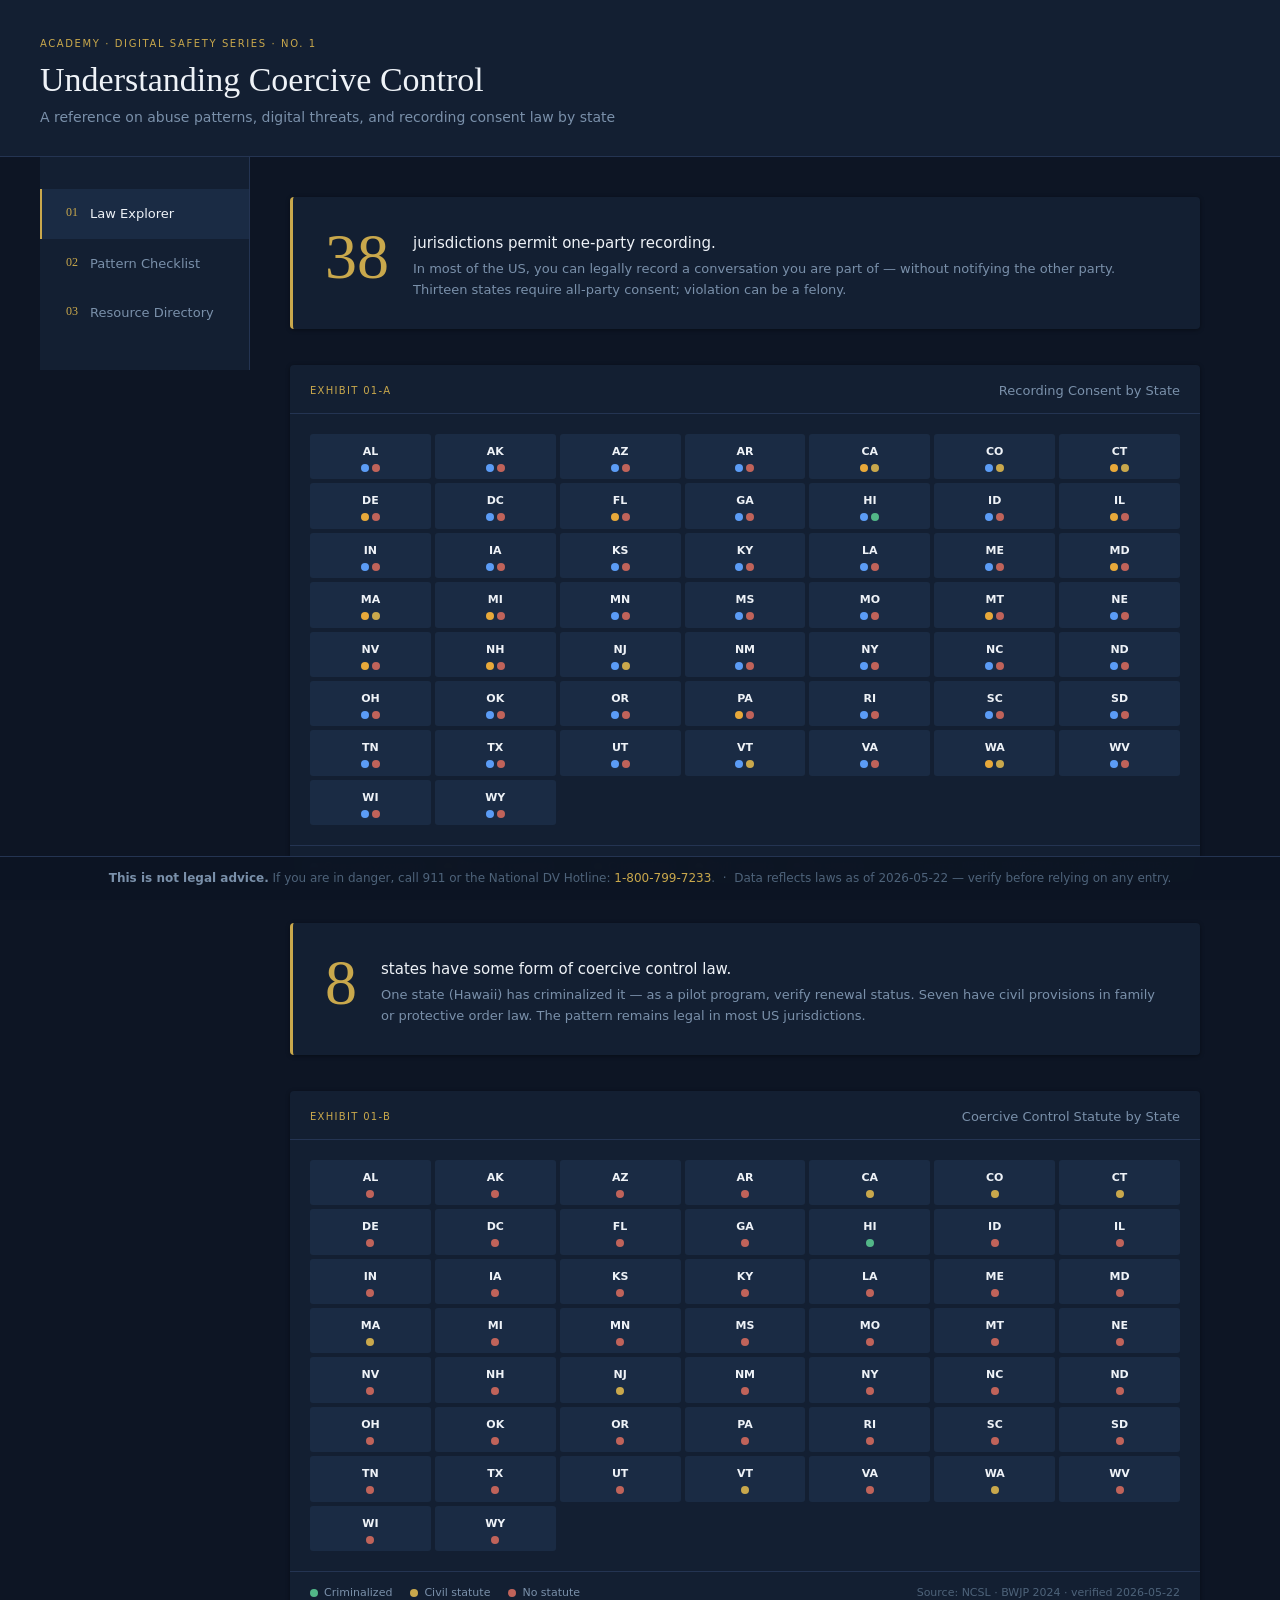
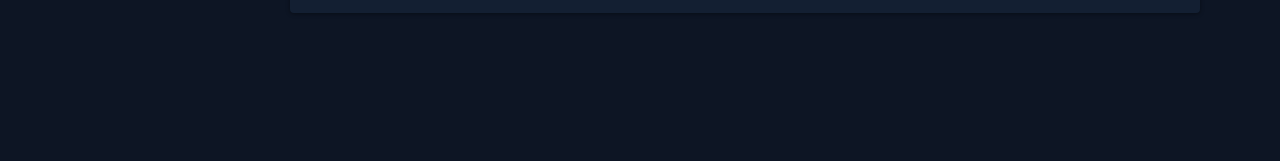
==== coercive-control-dashboard/index.html @ 565eabf7 "Adding CC dashboard" ====
<!DOCTYPE html>
<html lang="en">
<head>
<meta charset="UTF-8">
<meta name="viewport" content="width=device-width, initial-scale=1.0">
<title>Understanding Coercive Control — Academy</title>
<style>
:root {
  --base:       #0d1524;
  --surface-1:  #131f32;
  --surface-2:  #1a2b44;
  --surface-3:  #243452;
  --gold:       #c9a84c;
  --text-1:     #eef2f7;
  --text-2:     #7a90aa;
  --text-3:     #4e637a;
  --one-party:  #5b9cf6;
  --all-party:  #e8a93a;
  --criminal:   #52b788;
  --civil:      #c9a84c;
  --none-stat:  #c0635a;
  --shadow-1:   0 1px 4px rgba(0,0,0,.4);
  --shadow-2:   0 4px 16px rgba(0,0,0,.5);
}
*,*::before,*::after{box-sizing:border-box;margin:0;padding:0}
html{height:100%}
body{
  min-height:100%;
  background:var(--base);
  color:var(--text-1);
  font-family:system-ui,-apple-system,sans-serif;
  font-size:15px;
  line-height:1.55;
  padding-bottom:80px;
}
/* Header */
.app-header{background:var(--surface-1);border-bottom:1px solid var(--surface-3);padding:2.25rem 2rem 1.75rem}
.header-inner{max-width:1200px;margin:0 auto}
.header-source{font-size:10px;letter-spacing:.16em;text-transform:uppercase;color:var(--gold);margin-bottom:.5rem}
.header-title{font-family:Georgia,'Times New Roman',serif;font-size:clamp(22px,4vw,34px);font-weight:normal;color:var(--text-1);line-height:1.2;margin-bottom:.4rem}
.header-subtitle{color:var(--text-2);font-size:14px}
/* Layout */
.app-layout{display:flex;max-width:1200px;margin:0 auto}
/* Sidebar */
.sidebar{width:210px;flex-shrink:0;background:var(--surface-1);border-right:1px solid var(--surface-3);padding:2rem 0;position:sticky;top:0;height:fit-content}
.nav-item{display:flex;align-items:flex-start;gap:.75rem;padding:.875rem 1.5rem;cursor:pointer;border-left:2px solid transparent;transition:background .15s,border-color .15s;user-select:none}
.nav-item:hover{background:var(--surface-2)}
.nav-item.active{border-left-color:var(--gold);background:var(--surface-2)}
.nav-item:focus-visible{outline:2px solid var(--gold);outline-offset:-2px}
.nav-num{font-family:Georgia,serif;font-size:12px;color:var(--gold);line-height:1.65;flex-shrink:0}
.nav-label{font-size:13px;color:var(--text-2);line-height:1.65}
.nav-item.active .nav-label{color:var(--text-1)}
/* Main */
.main-content{flex:1;padding:2.5rem 2.5rem 2rem;min-width:0}
.section-panel{display:none}
.section-panel.active{display:block}
/* Lead stat */
.lead-stat{display:flex;align-items:flex-start;gap:1.5rem;margin-bottom:2.25rem;padding:1.75rem 2rem;background:var(--surface-1);border-radius:4px;box-shadow:var(--shadow-1);border-left:3px solid var(--gold)}
.lead-stat-number{font-family:Georgia,serif;font-size:clamp(40px,7vw,64px);color:var(--gold);line-height:1;flex-shrink:0}
.lead-stat-body{padding-top:.4rem}
.lead-stat-headline{font-size:15px;color:var(--text-1);margin-bottom:.25rem}
.lead-stat-sub{font-size:13px;color:var(--text-2);line-height:1.6}
/* Exhibit */
.exhibit{margin-bottom:2.25rem;background:var(--surface-1);border-radius:4px;box-shadow:var(--shadow-1);overflow:hidden}
.exhibit-header{display:flex;justify-content:space-between;align-items:center;padding:1rem 1.25rem .75rem;border-bottom:1px solid var(--surface-3)}
.exhibit-label{font-size:10px;letter-spacing:.13em;text-transform:uppercase;color:var(--gold)}
.exhibit-title{font-size:13px;color:var(--text-2)}
.exhibit-body{padding:1.25rem}
.exhibit-footer{display:flex;justify-content:space-between;align-items:center;padding:.75rem 1.25rem;border-top:1px solid var(--surface-3);flex-wrap:wrap;gap:.5rem}
.exhibit-legend{display:flex;gap:1.125rem;align-items:center;flex-wrap:wrap}
.legend-item{display:flex;align-items:center;gap:.375rem;font-size:11px;color:var(--text-2)}
.legend-sep{color:var(--text-3);font-size:11px}
.dot{width:8px;height:8px;border-radius:50%;flex-shrink:0;display:inline-block}
.dot-one-party{background:var(--one-party)}
.dot-all-party{background:var(--all-party)}
.dot-criminal{background:var(--criminal)}
.dot-civil{background:var(--civil)}
.dot-none{background:var(--none-stat)}
.exhibit-source{font-size:11px;color:var(--text-3)}
/* State grid */
.state-grid{display:grid;grid-template-columns:repeat(7,1fr);gap:4px}
.state-cell{background:var(--surface-2);border-radius:3px;padding:.5rem .375rem .4rem;cursor:pointer;transition:background .12s,transform .1s,box-shadow .1s;display:flex;flex-direction:column;align-items:center;gap:4px;border:1px solid transparent}
.state-cell:hover{background:var(--surface-3);transform:translateY(-1px);box-shadow:var(--shadow-1)}
.state-cell.selected{border-color:var(--gold);background:var(--surface-3);box-shadow:var(--shadow-2)}
.state-cell:focus-visible{outline:2px solid var(--gold)}
.state-abbr{font-size:11px;font-weight:600;color:var(--text-1);text-align:center}
.state-dots{display:flex;gap:3px;align-items:center}
/* Detail panel */
.detail-panel{background:var(--surface-2);border-radius:4px;box-shadow:var(--shadow-2);padding:1.5rem;margin-top:.75rem;border-left:3px solid var(--gold);animation:slide-in .18s ease-out}
@keyframes slide-in{from{opacity:0;transform:translateY(-8px)}to{opacity:1;transform:translateY(0)}}
.detail-state-name{font-family:Georgia,serif;font-size:20px;color:var(--text-1);margin-bottom:.25rem}
.detail-tier-badge{display:inline-block;font-size:10px;letter-spacing:.1em;text-transform:uppercase;padding:.2em .6em;border-radius:2px;margin-bottom:1.25rem;font-weight:600}
.tier-badge-one-party{background:rgba(91,156,246,.15);color:var(--one-party)}
.tier-badge-all-party{background:rgba(232,169,58,.15);color:var(--all-party)}
.detail-grid{display:grid;grid-template-columns:1fr 1fr;gap:1.5rem}
.detail-section-label{font-size:10px;letter-spacing:.1em;text-transform:uppercase;color:var(--gold);margin-bottom:.4rem}
.detail-statute{font-family:'Courier New',monospace;font-size:13px;color:var(--text-2);margin-bottom:.5rem}
.detail-body{font-size:14px;color:var(--text-2);line-height:1.6;margin-bottom:.5rem}
.detail-practical{font-size:13px;color:var(--text-1);background:var(--surface-3);padding:.75rem 1rem;border-radius:3px;line-height:1.55}
.detail-note-small{font-size:12px;color:var(--text-3);margin-bottom:.5rem;line-height:1.5}
.detail-cc-badge{display:inline-block;font-size:10px;letter-spacing:.1em;text-transform:uppercase;padding:.2em .6em;border-radius:2px;font-weight:600;margin-bottom:.5rem}
.cc-criminal{background:rgba(82,183,136,.15);color:var(--criminal)}
.cc-civil{background:rgba(201,168,76,.15);color:var(--civil)}
.cc-none{background:rgba(192,99,90,.15);color:var(--none-stat)}
/* Checklist */
.checklist-intro{font-size:14px;color:var(--text-2);line-height:1.7;margin-bottom:2rem;padding:1.25rem 1.5rem;background:var(--surface-1);border-radius:4px;border-left:3px solid var(--surface-3)}
.checklist-grid{display:grid;grid-template-columns:repeat(3,1fr);gap:1.25rem;margin-bottom:2rem}
.dimension-card{background:var(--surface-1);border-radius:4px;box-shadow:var(--shadow-1);overflow:hidden}
.dimension-header{padding:.875rem 1.125rem .75rem;border-bottom:1px solid var(--surface-3)}
.dimension-label{font-size:10px;letter-spacing:.12em;text-transform:uppercase;color:var(--gold)}
.dimension-body{padding:.75rem 1.125rem}
.check-item{display:flex;align-items:flex-start;gap:.625rem;padding:.5rem 0;border-bottom:1px solid var(--surface-3)}
.check-item:last-child{border-bottom:none}
.check-item input[type=checkbox]{margin-top:2px;flex-shrink:0;width:14px;height:14px;accent-color:var(--gold);cursor:pointer}
.check-item label{font-size:13px;color:var(--text-2);line-height:1.5;cursor:pointer}
.check-item:has(input:checked) label{color:var(--text-1)}
/* Result cards */
.results-section{display:none}
.results-section.visible{display:block}
.results-label{font-size:10px;letter-spacing:.12em;text-transform:uppercase;color:var(--gold);margin-bottom:1rem}
.result-cards{display:grid;grid-template-columns:repeat(3,1fr);gap:1rem}
.result-card{background:var(--surface-2);border-radius:4px;padding:1.25rem;box-shadow:var(--shadow-1);border-top:2px solid var(--gold);display:none}
.result-card.visible{display:block;animation:slide-in .15s ease-out}
.result-pattern{font-size:10px;letter-spacing:.12em;text-transform:uppercase;color:var(--gold);margin-bottom:.5rem}
.result-description{font-size:13px;color:var(--text-2);line-height:1.6;margin-bottom:1rem}
.result-resources-label{font-size:11px;color:var(--text-3);margin-bottom:.5rem;text-transform:uppercase;letter-spacing:.08em}
.result-resource-link{display:block;font-size:13px;color:var(--gold);text-decoration:none;padding:.25rem 0}
.result-resource-link:hover{text-decoration:underline}
/* Resource directory */
.resource-intro{font-size:14px;color:var(--text-2);line-height:1.65;margin-bottom:1.5rem}
.filter-chips{display:flex;gap:.5rem;flex-wrap:wrap;margin-bottom:1.5rem}
.filter-chip{font-size:12px;padding:.375em .875em;border-radius:2px;cursor:pointer;background:var(--surface-2);color:var(--text-2);border:1px solid var(--surface-3);transition:background .12s,color .12s;user-select:none}
.filter-chip:hover{background:var(--surface-3);color:var(--text-1)}
.filter-chip.active{background:var(--gold);color:var(--base);border-color:var(--gold);font-weight:600}
.filter-chip:focus-visible{outline:2px solid var(--gold)}
.resource-table-wrap{overflow-x:auto}
.resource-table{width:100%;border-collapse:collapse;font-size:13px}
.resource-table th{text-align:left;padding:.625rem 1rem;font-size:10px;letter-spacing:.1em;text-transform:uppercase;color:var(--gold);border-bottom:1px solid var(--surface-3);background:var(--surface-1);white-space:nowrap}
.resource-table td{padding:.875rem 1rem;color:var(--text-2);border-bottom:1px solid var(--surface-3);vertical-align:top}
.resource-table tr:nth-child(odd) td{background:var(--surface-1)}
.resource-table tr:nth-child(even) td{background:var(--base)}
.resource-org{font-weight:600;color:var(--text-1)}
.type-badge{display:inline-block;font-size:9px;letter-spacing:.08em;text-transform:uppercase;padding:.2em .55em;border-radius:2px;font-weight:600;white-space:nowrap}
.type-crisis{background:rgba(192,99,90,.15);color:#e87c74}
.type-digital-safety{background:rgba(91,156,246,.15);color:var(--one-party)}
.type-legal{background:rgba(82,183,136,.15);color:var(--criminal)}
.type-documentation{background:rgba(201,168,76,.15);color:var(--gold)}
.type-therapy{background:rgba(138,100,210,.15);color:#a87cde}
.resource-contact{font-family:'Courier New',monospace;font-size:12px;color:var(--text-2)}
/* Footer */
.footer-disclaimer{position:fixed;bottom:0;left:0;right:0;background:rgba(13,21,36,.97);backdrop-filter:blur(8px);border-top:1px solid var(--surface-3);padding:.75rem 2rem;font-size:12px;color:var(--text-3);text-align:center;z-index:100}
.footer-disclaimer strong{color:var(--text-2)}
.footer-disclaimer a{color:var(--gold);text-decoration:none}
.footer-disclaimer a:hover{text-decoration:underline}
/* Responsive */
@media(max-width:960px){
  .app-layout{flex-direction:column}
  .sidebar{width:100%;display:flex;flex-direction:row;padding:0;border-right:none;border-bottom:1px solid var(--surface-3);position:static;overflow-x:auto}
  .nav-item{flex-direction:column;align-items:center;padding:.75rem 1.25rem;border-left:none;border-bottom:2px solid transparent;white-space:nowrap;gap:.25rem}
  .nav-item.active{border-bottom-color:var(--gold);border-left-color:transparent}
  .main-content{padding:1.5rem}
  .checklist-grid{grid-template-columns:1fr}
  .result-cards{grid-template-columns:1fr}
  .detail-grid{grid-template-columns:1fr}
}
@media(max-width:700px){
  .state-grid{grid-template-columns:repeat(4,1fr)}
}
@media(max-width:480px){
  .state-grid{grid-template-columns:repeat(3,1fr)}
  .lead-stat{flex-direction:column;gap:.75rem}
}
</style>
</head>
<body>

<header class="app-header">
  <div class="header-inner">
    <div class="header-source">Academy &middot; Digital Safety Series &middot; No. 1</div>
    <h1 class="header-title">Understanding Coercive Control</h1>
    <p class="header-subtitle">A reference on abuse patterns, digital threats, and recording consent law by state</p>
  </div>
</header>

<div class="app-layout">
  <nav class="sidebar" aria-label="Section navigation">
    <div class="nav-item active" data-section="section-law" role="button" tabindex="0" aria-selected="true">
      <span class="nav-num">01</span>
      <span class="nav-label">Law Explorer</span>
    </div>
    <div class="nav-item" data-section="section-checklist" role="button" tabindex="0" aria-selected="false">
      <span class="nav-num">02</span>
      <span class="nav-label">Pattern Checklist</span>
    </div>
    <div class="nav-item" data-section="section-resources" role="button" tabindex="0" aria-selected="false">
      <span class="nav-num">03</span>
      <span class="nav-label">Resource Directory</span>
    </div>
  </nav>

  <main class="main-content" id="main-content" aria-live="polite">
    <div class="section-panel active" id="section-law"></div>
    <div class="section-panel" id="section-checklist"></div>
    <div class="section-panel" id="section-resources"></div>
  </main>
</div>

<div class="footer-disclaimer" role="contentinfo">
  <strong>This is not legal advice.</strong>
  If you are in danger, call 911 or the National DV Hotline:
  <a href="tel:18007997233">1-800-799-7233</a>.
  &nbsp;&middot;&nbsp;
  Data reflects laws as of 2026-05-22 &mdash; verify before relying on any entry.
</div>

<script>
(function () {
  'use strict';

  // ── Navigation ──────────────────────────────────────────────────────────────
  function setupNav() {
    var navItems = document.querySelectorAll('.nav-item');
    var panels   = document.querySelectorAll('.section-panel');

    function activate(sectionId) {
      panels.forEach(function (p) { p.classList.remove('active'); });
      navItems.forEach(function (n) { n.classList.remove('active'); n.setAttribute('aria-selected','false'); });
      var targetPanel = document.getElementById(sectionId);
      if (targetPanel) targetPanel.classList.add('active');
      var targetNav = document.querySelector('[data-section="' + sectionId + '"]');
      if (targetNav) { targetNav.classList.add('active'); targetNav.setAttribute('aria-selected','true'); }
    }

    navItems.forEach(function (item) {
      item.addEventListener('click', function () { activate(item.dataset.section); });
      item.addEventListener('keydown', function (e) {
        if (e.key === 'Enter' || e.key === ' ') { e.preventDefault(); activate(item.dataset.section); }
      });
    });
  }

  // ── Data bootstrap ──────────────────────────────────────────────────────────
  var appData = null;

  fetch('data.json')
    .then(function (r) { if (!r.ok) throw new Error('fetch failed'); return r.json(); })
    .then(function (data) {
      appData = data;
      setupNav();
      renderLawExplorer(data);
      renderPatternChecklist(data);
      renderResourceDirectory(data);
    })
    .catch(function () {
      var mc = document.getElementById('main-content');
      var err = document.createElement('p');
      err.style.cssText = 'color:var(--none-stat);padding:2rem;font-size:14px;line-height:1.6;';
      err.textContent = 'Could not load data.json. Open via HTTP server, not file:// — run: python3 -m http.server 8080';
      mc.appendChild(err);
    });

  // ── Helper: make element ─────────────────────────────────────────────────────
  function el(tag, cls, text) {
    var e = document.createElement(tag);
    if (cls)  e.className   = cls;
    if (text) e.textContent = text;
    return e;
  }

  // ── Render Law Explorer ──────────────────────────────────────────────────────
  function renderLawExplorer(data) {
    var panel = document.getElementById('section-law');

    // Lead stat — recording
    var ls = el('div', 'lead-stat');
    var lsNum = el('div', 'lead-stat-number', '38');
    var lsBody = el('div', 'lead-stat-body');
    lsBody.appendChild(el('div', 'lead-stat-headline', 'jurisdictions permit one-party recording.'));
    lsBody.appendChild(el('div', 'lead-stat-sub',
      'In most of the US, you can legally record a conversation you are part of — without notifying the other party. ' +
      'Thirteen states require all-party consent; violation can be a felony.'));
    ls.appendChild(lsNum);
    ls.appendChild(lsBody);
    panel.appendChild(ls);

    // Shared detail panel
    var detailPanel = el('div', 'detail-panel');
    detailPanel.id = 'law-detail-panel';
    detailPanel.style.display = 'none';

    // Exhibit 01-A
    panel.appendChild(buildExhibit('EXHIBIT 01-A', 'Recording Consent by State', data.states, 'recording', detailPanel));
    panel.appendChild(detailPanel);

    // Lead stat — CC
    var lsCC = el('div', 'lead-stat');
    lsCC.style.marginTop = '1.5rem';
    var lsCCNum = el('div', 'lead-stat-number', '8');
    var lsCCBody = el('div', 'lead-stat-body');
    lsCCBody.appendChild(el('div', 'lead-stat-headline', 'states have some form of coercive control law.'));
    lsCCBody.appendChild(el('div', 'lead-stat-sub',
      'One state (Hawaii) has criminalized it — as a pilot program, verify renewal status. ' +
      'Seven have civil provisions in family or protective order law. ' +
      'The pattern remains legal in most US jurisdictions.'));
    lsCC.appendChild(lsCCNum);
    lsCC.appendChild(lsCCBody);
    panel.appendChild(lsCC);

    // Exhibit 01-B
    panel.appendChild(buildExhibit('EXHIBIT 01-B', 'Coercive Control Statute by State', data.states, 'cc', detailPanel));
  }

  function buildExhibit(labelText, titleText, states, mode, detailPanel) {
    var exhibit = el('div', 'exhibit');

    // Header
    var header = el('div', 'exhibit-header');
    header.appendChild(el('span', 'exhibit-label', labelText));
    header.appendChild(el('span', 'exhibit-title', titleText));
    exhibit.appendChild(header);

    // Body with grid
    var body = el('div', 'exhibit-body');
    var grid = el('div', 'state-grid');

    var sorted = states.slice().sort(function (a, b) { return a.name.localeCompare(b.name); });

    sorted.forEach(function (state) {
      var cell = el('div', 'state-cell');
      cell.setAttribute('role', 'button');
      cell.setAttribute('tabindex', '0');
      cell.setAttribute('aria-label', state.name);
      cell.dataset.abbr = state.abbr;

      cell.appendChild(el('span', 'state-abbr', state.abbr));

      var dots = el('div', 'state-dots');

      if (mode === 'recording') {
        var d1 = el('span', 'dot dot-' + state.recording.tier);
        d1.title = state.recording.tier === 'one-party' ? 'One-party consent' : 'All-party consent required';
        dots.appendChild(d1);
      }

      var ccCls = state.coercive_control.status === 'criminal' ? 'criminal'
                : state.coercive_control.status === 'civil'    ? 'civil'
                :                                                'none';
      var d2 = el('span', 'dot dot-' + ccCls);
      d2.title = ccCls === 'criminal' ? 'Criminalized'
               : ccCls === 'civil'    ? 'Civil statute'
               :                       'No CC statute';
      dots.appendChild(d2);

      cell.appendChild(dots);

      function openDetail() {
        grid.querySelectorAll('.state-cell').forEach(function (c) { c.classList.remove('selected'); });
        cell.classList.add('selected');
        populateDetail(detailPanel, state);
        detailPanel.style.display = 'block';
        setTimeout(function () { detailPanel.scrollIntoView({ behavior: 'smooth', block: 'nearest' }); }, 50);
      }

      cell.addEventListener('click', openDetail);
      cell.addEventListener('keydown', function (e) {
        if (e.key === 'Enter' || e.key === ' ') { e.preventDefault(); openDetail(); }
      });

      grid.appendChild(cell);
    });

    body.appendChild(grid);
    exhibit.appendChild(body);

    // Footer legend
    var footer = el('div', 'exhibit-footer');
    var legend = el('div', 'exhibit-legend');

    if (mode === 'recording') {
      [['one-party','One-party consent'],['all-party','All-party required']].forEach(function (pair) {
        var li = el('div', 'legend-item');
        li.appendChild(el('span', 'dot dot-' + pair[0]));
        li.appendChild(el('span', null, pair[1]));
        legend.appendChild(li);
      });
      legend.appendChild(el('span', 'legend-sep', '·'));
    }

    [['criminal','Criminalized'],['civil','Civil statute'],['none','No statute']].forEach(function (pair) {
      var li = el('div', 'legend-item');
      li.appendChild(el('span', 'dot dot-' + pair[0]));
      li.appendChild(el('span', null, pair[1]));
      legend.appendChild(li);
    });

    footer.appendChild(legend);
    footer.appendChild(el('span', 'exhibit-source', 'Source: NCSL · BWJP 2024 · verified 2026-05-22'));
    exhibit.appendChild(footer);

    return exhibit;
  }

  function populateDetail(panel, state) {
    while (panel.firstChild) panel.removeChild(panel.firstChild);

    panel.appendChild(el('div', 'detail-state-name', state.name));

    var badge = el('span', 'detail-tier-badge tier-badge-' + state.recording.tier,
      state.recording.tier === 'one-party' ? 'One-Party Consent' : 'All-Party Consent Required');
    panel.appendChild(badge);

    var grid = el('div', 'detail-grid');

    // Left: recording
    var left = el('div');
    left.appendChild(el('div', 'detail-section-label', 'Recording Consent'));
    left.appendChild(el('div', 'detail-statute', state.recording.statute));
    if (state.recording.scope_note) left.appendChild(el('div', 'detail-body', state.recording.scope_note));
    if (state.recording.interstate_note) {
      var intNote = el('div', 'detail-note-small', 'Interstate: ' + state.recording.interstate_note);
      left.appendChild(intNote);
    }
    left.appendChild(el('div', 'detail-practical', state.recording.practical));
    grid.appendChild(left);

    // Right: CC
    var right = el('div');
    right.appendChild(el('div', 'detail-section-label', 'Coercive Control Law'));

    var ccBadge = el('span', 'detail-cc-badge cc-' + state.coercive_control.status,
      state.coercive_control.status === 'criminal' ? 'Criminalized'
    : state.coercive_control.status === 'civil'    ? 'Civil Statute'
    :                                                 'No Statute');
    right.appendChild(ccBadge);

    if (state.coercive_control.statute) {
      right.appendChild(el('div', 'detail-statute', state.coercive_control.statute));
    }
    if (state.coercive_control.year) {
      right.appendChild(el('div', 'detail-note-small', 'Enacted ' + state.coercive_control.year));
    }
    right.appendChild(el('div', 'detail-body', state.coercive_control.scope_note));
    grid.appendChild(right);

    panel.appendChild(grid);
  }

  // ── Render Pattern Checklist ─────────────────────────────────────────────────
  function renderPatternChecklist(data) {
    var panel = document.getElementById('section-checklist');

    panel.appendChild(el('div', 'checklist-intro',
      'Coercive control and abuse rarely look like a single incident. They are patterns — repeated behaviors that accumulate over time. ' +
      'This checklist maps common patterns across three dimensions. Check what applies to your situation.'));

    var grid = el('div', 'checklist-grid');

    data.checklist.dimensions.forEach(function (dim) {
      var card = el('div', 'dimension-card');
      var header = el('div', 'dimension-header');
      header.appendChild(el('div', 'dimension-label', dim.label));
      card.appendChild(header);

      var body = el('div', 'dimension-body');
      dim.items.forEach(function (item) {
        var row = el('div', 'check-item');
        var cb = document.createElement('input');
        cb.type = 'checkbox';
        cb.id = item.id;
        cb.addEventListener('change', updateResults);
        var lbl = document.createElement('label');
        lbl.setAttribute('for', item.id);
        lbl.textContent = item.text;
        row.appendChild(cb);
        row.appendChild(lbl);
        body.appendChild(row);
      });

      card.appendChild(body);
      grid.appendChild(card);
    });

    panel.appendChild(grid);

    // Results section
    var rs = el('div', 'results-section');
    rs.id = 'checklist-results';
    rs.appendChild(el('div', 'results-label', 'Patterns identified in your responses'));

    var cardGrid = el('div', 'result-cards');

    data.checklist.dimensions.forEach(function (dim) {
      var rc = el('div', 'result-card');
      rc.id = 'result-' + dim.id;
      rc.appendChild(el('div', 'result-pattern', dim.result.pattern));
      rc.appendChild(el('div', 'result-description', dim.result.description));
      rc.appendChild(el('div', 'result-resources-label', 'What you can do now'));

      dim.result.resources.forEach(function (rid) {
        var res = appData.resources.find(function (r) { return r.id === rid; });
        if (!res) return;
        var link = document.createElement('a');
        link.className = 'result-resource-link';
        link.textContent = res.org + ' →';
        link.href = 'https://' + res.url;
        link.target = '_blank';
        link.rel = 'noopener noreferrer';
        rc.appendChild(link);
      });

      cardGrid.appendChild(rc);
    });

    rs.appendChild(cardGrid);
    panel.appendChild(rs);

    function updateResults() {
      var anyChecked = false;

      data.checklist.dimensions.forEach(function (dim) {
        var hasChecked = dim.items.some(function (item) {
          var cb = document.getElementById(item.id);
          return cb && cb.checked;
        });

        var rc = document.getElementById('result-' + dim.id);
        if (rc) {
          if (hasChecked) { rc.classList.add('visible'); anyChecked = true; }
          else              rc.classList.remove('visible');
        }
      });

      var rsEl = document.getElementById('checklist-results');
      if (rsEl) {
        if (anyChecked) rsEl.classList.add('visible');
        else             rsEl.classList.remove('visible');
      }
    }
  }

  // ── Render Resource Directory ────────────────────────────────────────────────
  function renderResourceDirectory(data) {
    var panel = document.getElementById('section-resources');

    panel.appendChild(el('p', 'resource-intro',
      'These organizations provide crisis support, legal assistance, digital safety guidance, and documentation tools. ' +
      'Filter by what you need.'));

    var typeKeys   = ['all','crisis','legal','digital-safety','documentation','therapy'];
    var typeLabels = {
      'all':           'All',
      'crisis':        'Crisis & Hotlines',
      'legal':         'Legal Aid',
      'digital-safety':'Digital Safety',
      'documentation': 'Documentation',
      'therapy':       'Therapy'
    };

    var activeFilter = 'all';
    var chipsWrap = el('div', 'filter-chips');
    var tbody = document.createElement('tbody');

    function renderRows(filter) {
      while (tbody.firstChild) tbody.removeChild(tbody.firstChild);
      var filtered = filter === 'all'
        ? data.resources
        : data.resources.filter(function (r) { return r.type === filter; });

      filtered.forEach(function (res) {
        var tr = document.createElement('tr');

        var tdOrg = document.createElement('td');
        tdOrg.appendChild(el('span', 'resource-org', res.org));
        tr.appendChild(tdOrg);

        var tdType = document.createElement('td');
        tdType.appendChild(el('span', 'type-badge type-' + res.type, typeLabels[res.type] || res.type));
        tr.appendChild(tdType);

        var tdScope = document.createElement('td');
        tdScope.textContent = res.scope.charAt(0).toUpperCase() + res.scope.slice(1);
        tr.appendChild(tdScope);

        var tdContact = document.createElement('td');
        tdContact.appendChild(el('span', 'resource-contact', res.contact));
        tr.appendChild(tdContact);

        var tdNote = document.createElement('td');
        tdNote.textContent = res.note;
        tr.appendChild(tdNote);

        tbody.appendChild(tr);
      });
    }

    typeKeys.forEach(function (type) {
      var chip = el('div', 'filter-chip' + (type === 'all' ? ' active' : ''), typeLabels[type]);
      chip.setAttribute('role', 'button');
      chip.setAttribute('tabindex', '0');

      function activate() {
        activeFilter = type;
        chipsWrap.querySelectorAll('.filter-chip').forEach(function (c) { c.classList.remove('active'); });
        chip.classList.add('active');
        renderRows(type);
      }

      chip.addEventListener('click', activate);
      chip.addEventListener('keydown', function (e) {
        if (e.key === 'Enter' || e.key === ' ') { e.preventDefault(); activate(); }
      });

      chipsWrap.appendChild(chip);
    });

    panel.appendChild(chipsWrap);

    var tableWrap = el('div', 'resource-table-wrap');
    var table = el('table', 'resource-table');
    table.setAttribute('role', 'table');

    var thead = document.createElement('thead');
    var headerRow = document.createElement('tr');
    ['Organization','Type','Scope','Contact','Notes'].forEach(function (col) {
      var th = document.createElement('th');
      th.textContent = col;
      headerRow.appendChild(th);
    });
    thead.appendChild(headerRow);
    table.appendChild(thead);
    table.appendChild(tbody);
    tableWrap.appendChild(table);
    panel.appendChild(tableWrap);

    renderRows('all');
  }

})();
</script>
</body>
</html>
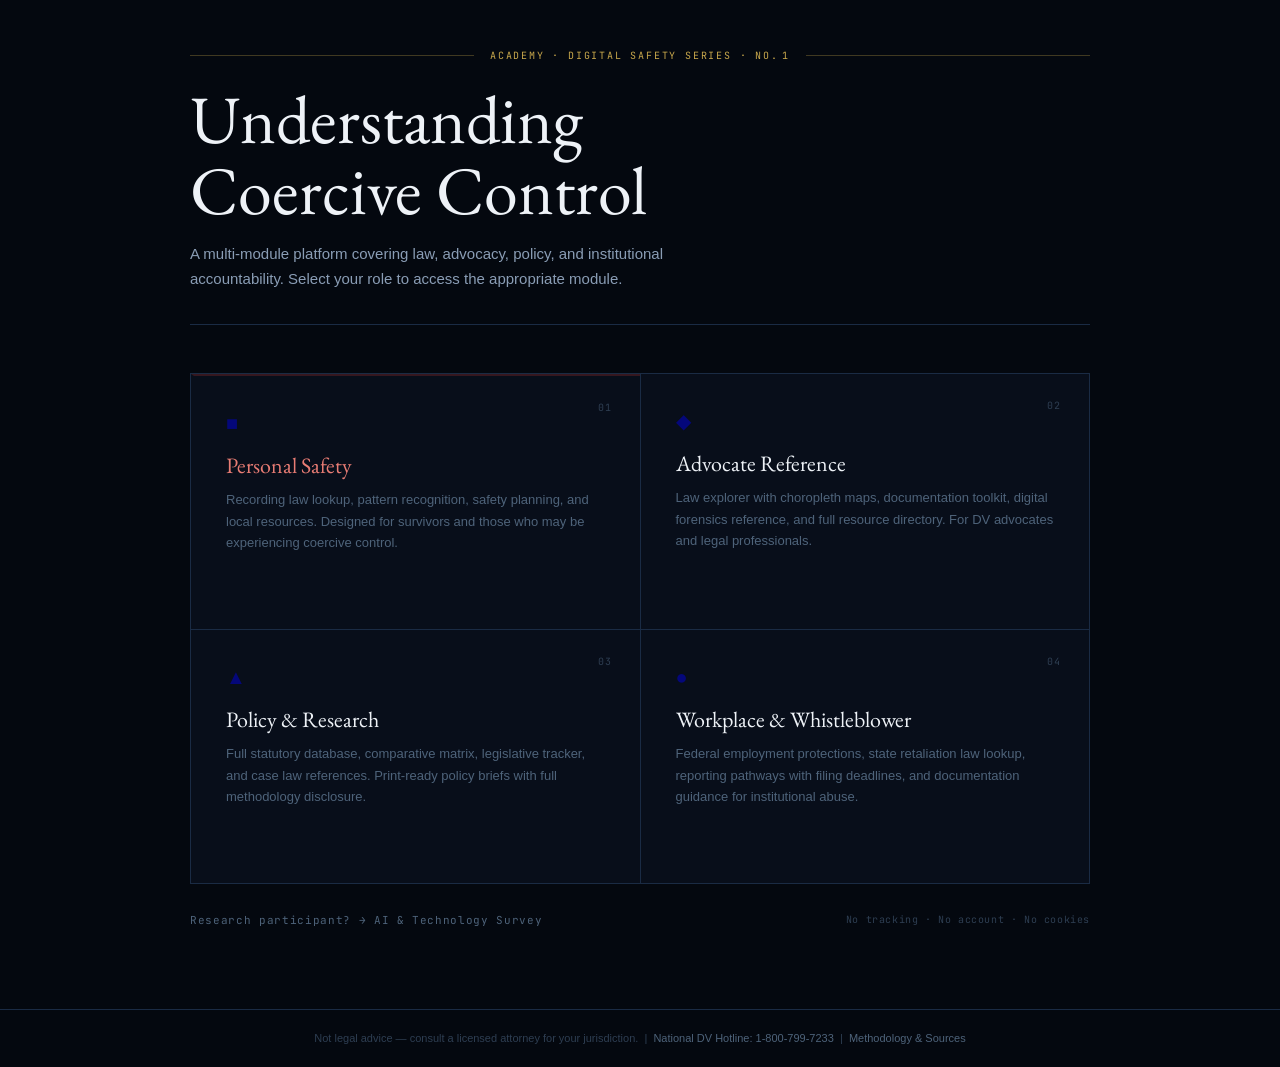
==== commit dc25696e: "V 1.0" ====
--- a/coercive-control-dashboard/index.html
+++ b/coercive-control-dashboard/index.html
@@ -1,641 +1,235 @@
 <!DOCTYPE html>
 <html lang="en">
 <head>
-<meta charset="UTF-8">
-<meta name="viewport" content="width=device-width, initial-scale=1.0">
-<title>Understanding Coercive Control — Academy</title>
-<style>
-:root {
-  --base:       #0d1524;
-  --surface-1:  #131f32;
-  --surface-2:  #1a2b44;
-  --surface-3:  #243452;
-  --gold:       #c9a84c;
-  --text-1:     #eef2f7;
-  --text-2:     #7a90aa;
-  --text-3:     #4e637a;
-  --one-party:  #5b9cf6;
-  --all-party:  #e8a93a;
-  --criminal:   #52b788;
-  --civil:      #c9a84c;
-  --none-stat:  #c0635a;
-  --shadow-1:   0 1px 4px rgba(0,0,0,.4);
-  --shadow-2:   0 4px 16px rgba(0,0,0,.5);
-}
-*,*::before,*::after{box-sizing:border-box;margin:0;padding:0}
-html{height:100%}
-body{
-  min-height:100%;
-  background:var(--base);
-  color:var(--text-1);
-  font-family:system-ui,-apple-system,sans-serif;
-  font-size:15px;
-  line-height:1.55;
-  padding-bottom:80px;
-}
-/* Header */
-.app-header{background:var(--surface-1);border-bottom:1px solid var(--surface-3);padding:2.25rem 2rem 1.75rem}
-.header-inner{max-width:1200px;margin:0 auto}
-.header-source{font-size:10px;letter-spacing:.16em;text-transform:uppercase;color:var(--gold);margin-bottom:.5rem}
-.header-title{font-family:Georgia,'Times New Roman',serif;font-size:clamp(22px,4vw,34px);font-weight:normal;color:var(--text-1);line-height:1.2;margin-bottom:.4rem}
-.header-subtitle{color:var(--text-2);font-size:14px}
-/* Layout */
-.app-layout{display:flex;max-width:1200px;margin:0 auto}
-/* Sidebar */
-.sidebar{width:210px;flex-shrink:0;background:var(--surface-1);border-right:1px solid var(--surface-3);padding:2rem 0;position:sticky;top:0;height:fit-content}
-.nav-item{display:flex;align-items:flex-start;gap:.75rem;padding:.875rem 1.5rem;cursor:pointer;border-left:2px solid transparent;transition:background .15s,border-color .15s;user-select:none}
-.nav-item:hover{background:var(--surface-2)}
-.nav-item.active{border-left-color:var(--gold);background:var(--surface-2)}
-.nav-item:focus-visible{outline:2px solid var(--gold);outline-offset:-2px}
-.nav-num{font-family:Georgia,serif;font-size:12px;color:var(--gold);line-height:1.65;flex-shrink:0}
-.nav-label{font-size:13px;color:var(--text-2);line-height:1.65}
-.nav-item.active .nav-label{color:var(--text-1)}
-/* Main */
-.main-content{flex:1;padding:2.5rem 2.5rem 2rem;min-width:0}
-.section-panel{display:none}
-.section-panel.active{display:block}
-/* Lead stat */
-.lead-stat{display:flex;align-items:flex-start;gap:1.5rem;margin-bottom:2.25rem;padding:1.75rem 2rem;background:var(--surface-1);border-radius:4px;box-shadow:var(--shadow-1);border-left:3px solid var(--gold)}
-.lead-stat-number{font-family:Georgia,serif;font-size:clamp(40px,7vw,64px);color:var(--gold);line-height:1;flex-shrink:0}
-.lead-stat-body{padding-top:.4rem}
-.lead-stat-headline{font-size:15px;color:var(--text-1);margin-bottom:.25rem}
-.lead-stat-sub{font-size:13px;color:var(--text-2);line-height:1.6}
-/* Exhibit */
-.exhibit{margin-bottom:2.25rem;background:var(--surface-1);border-radius:4px;box-shadow:var(--shadow-1);overflow:hidden}
-.exhibit-header{display:flex;justify-content:space-between;align-items:center;padding:1rem 1.25rem .75rem;border-bottom:1px solid var(--surface-3)}
-.exhibit-label{font-size:10px;letter-spacing:.13em;text-transform:uppercase;color:var(--gold)}
-.exhibit-title{font-size:13px;color:var(--text-2)}
-.exhibit-body{padding:1.25rem}
-.exhibit-footer{display:flex;justify-content:space-between;align-items:center;padding:.75rem 1.25rem;border-top:1px solid var(--surface-3);flex-wrap:wrap;gap:.5rem}
-.exhibit-legend{display:flex;gap:1.125rem;align-items:center;flex-wrap:wrap}
-.legend-item{display:flex;align-items:center;gap:.375rem;font-size:11px;color:var(--text-2)}
-.legend-sep{color:var(--text-3);font-size:11px}
-.dot{width:8px;height:8px;border-radius:50%;flex-shrink:0;display:inline-block}
-.dot-one-party{background:var(--one-party)}
-.dot-all-party{background:var(--all-party)}
-.dot-criminal{background:var(--criminal)}
-.dot-civil{background:var(--civil)}
-.dot-none{background:var(--none-stat)}
-.exhibit-source{font-size:11px;color:var(--text-3)}
-/* State grid */
-.state-grid{display:grid;grid-template-columns:repeat(7,1fr);gap:4px}
-.state-cell{background:var(--surface-2);border-radius:3px;padding:.5rem .375rem .4rem;cursor:pointer;transition:background .12s,transform .1s,box-shadow .1s;display:flex;flex-direction:column;align-items:center;gap:4px;border:1px solid transparent}
-.state-cell:hover{background:var(--surface-3);transform:translateY(-1px);box-shadow:var(--shadow-1)}
-.state-cell.selected{border-color:var(--gold);background:var(--surface-3);box-shadow:var(--shadow-2)}
-.state-cell:focus-visible{outline:2px solid var(--gold)}
-.state-abbr{font-size:11px;font-weight:600;color:var(--text-1);text-align:center}
-.state-dots{display:flex;gap:3px;align-items:center}
-/* Detail panel */
-.detail-panel{background:var(--surface-2);border-radius:4px;box-shadow:var(--shadow-2);padding:1.5rem;margin-top:.75rem;border-left:3px solid var(--gold);animation:slide-in .18s ease-out}
-@keyframes slide-in{from{opacity:0;transform:translateY(-8px)}to{opacity:1;transform:translateY(0)}}
-.detail-state-name{font-family:Georgia,serif;font-size:20px;color:var(--text-1);margin-bottom:.25rem}
-.detail-tier-badge{display:inline-block;font-size:10px;letter-spacing:.1em;text-transform:uppercase;padding:.2em .6em;border-radius:2px;margin-bottom:1.25rem;font-weight:600}
-.tier-badge-one-party{background:rgba(91,156,246,.15);color:var(--one-party)}
-.tier-badge-all-party{background:rgba(232,169,58,.15);color:var(--all-party)}
-.detail-grid{display:grid;grid-template-columns:1fr 1fr;gap:1.5rem}
-.detail-section-label{font-size:10px;letter-spacing:.1em;text-transform:uppercase;color:var(--gold);margin-bottom:.4rem}
-.detail-statute{font-family:'Courier New',monospace;font-size:13px;color:var(--text-2);margin-bottom:.5rem}
-.detail-body{font-size:14px;color:var(--text-2);line-height:1.6;margin-bottom:.5rem}
-.detail-practical{font-size:13px;color:var(--text-1);background:var(--surface-3);padding:.75rem 1rem;border-radius:3px;line-height:1.55}
-.detail-note-small{font-size:12px;color:var(--text-3);margin-bottom:.5rem;line-height:1.5}
-.detail-cc-badge{display:inline-block;font-size:10px;letter-spacing:.1em;text-transform:uppercase;padding:.2em .6em;border-radius:2px;font-weight:600;margin-bottom:.5rem}
-.cc-criminal{background:rgba(82,183,136,.15);color:var(--criminal)}
-.cc-civil{background:rgba(201,168,76,.15);color:var(--civil)}
-.cc-none{background:rgba(192,99,90,.15);color:var(--none-stat)}
-/* Checklist */
-.checklist-intro{font-size:14px;color:var(--text-2);line-height:1.7;margin-bottom:2rem;padding:1.25rem 1.5rem;background:var(--surface-1);border-radius:4px;border-left:3px solid var(--surface-3)}
-.checklist-grid{display:grid;grid-template-columns:repeat(3,1fr);gap:1.25rem;margin-bottom:2rem}
-.dimension-card{background:var(--surface-1);border-radius:4px;box-shadow:var(--shadow-1);overflow:hidden}
-.dimension-header{padding:.875rem 1.125rem .75rem;border-bottom:1px solid var(--surface-3)}
-.dimension-label{font-size:10px;letter-spacing:.12em;text-transform:uppercase;color:var(--gold)}
-.dimension-body{padding:.75rem 1.125rem}
-.check-item{display:flex;align-items:flex-start;gap:.625rem;padding:.5rem 0;border-bottom:1px solid var(--surface-3)}
-.check-item:last-child{border-bottom:none}
-.check-item input[type=checkbox]{margin-top:2px;flex-shrink:0;width:14px;height:14px;accent-color:var(--gold);cursor:pointer}
-.check-item label{font-size:13px;color:var(--text-2);line-height:1.5;cursor:pointer}
-.check-item:has(input:checked) label{color:var(--text-1)}
-/* Result cards */
-.results-section{display:none}
-.results-section.visible{display:block}
-.results-label{font-size:10px;letter-spacing:.12em;text-transform:uppercase;color:var(--gold);margin-bottom:1rem}
-.result-cards{display:grid;grid-template-columns:repeat(3,1fr);gap:1rem}
-.result-card{background:var(--surface-2);border-radius:4px;padding:1.25rem;box-shadow:var(--shadow-1);border-top:2px solid var(--gold);display:none}
-.result-card.visible{display:block;animation:slide-in .15s ease-out}
-.result-pattern{font-size:10px;letter-spacing:.12em;text-transform:uppercase;color:var(--gold);margin-bottom:.5rem}
-.result-description{font-size:13px;color:var(--text-2);line-height:1.6;margin-bottom:1rem}
-.result-resources-label{font-size:11px;color:var(--text-3);margin-bottom:.5rem;text-transform:uppercase;letter-spacing:.08em}
-.result-resource-link{display:block;font-size:13px;color:var(--gold);text-decoration:none;padding:.25rem 0}
-.result-resource-link:hover{text-decoration:underline}
-/* Resource directory */
-.resource-intro{font-size:14px;color:var(--text-2);line-height:1.65;margin-bottom:1.5rem}
-.filter-chips{display:flex;gap:.5rem;flex-wrap:wrap;margin-bottom:1.5rem}
-.filter-chip{font-size:12px;padding:.375em .875em;border-radius:2px;cursor:pointer;background:var(--surface-2);color:var(--text-2);border:1px solid var(--surface-3);transition:background .12s,color .12s;user-select:none}
-.filter-chip:hover{background:var(--surface-3);color:var(--text-1)}
-.filter-chip.active{background:var(--gold);color:var(--base);border-color:var(--gold);font-weight:600}
-.filter-chip:focus-visible{outline:2px solid var(--gold)}
-.resource-table-wrap{overflow-x:auto}
-.resource-table{width:100%;border-collapse:collapse;font-size:13px}
-.resource-table th{text-align:left;padding:.625rem 1rem;font-size:10px;letter-spacing:.1em;text-transform:uppercase;color:var(--gold);border-bottom:1px solid var(--surface-3);background:var(--surface-1);white-space:nowrap}
-.resource-table td{padding:.875rem 1rem;color:var(--text-2);border-bottom:1px solid var(--surface-3);vertical-align:top}
-.resource-table tr:nth-child(odd) td{background:var(--surface-1)}
-.resource-table tr:nth-child(even) td{background:var(--base)}
-.resource-org{font-weight:600;color:var(--text-1)}
-.type-badge{display:inline-block;font-size:9px;letter-spacing:.08em;text-transform:uppercase;padding:.2em .55em;border-radius:2px;font-weight:600;white-space:nowrap}
-.type-crisis{background:rgba(192,99,90,.15);color:#e87c74}
-.type-digital-safety{background:rgba(91,156,246,.15);color:var(--one-party)}
-.type-legal{background:rgba(82,183,136,.15);color:var(--criminal)}
-.type-documentation{background:rgba(201,168,76,.15);color:var(--gold)}
-.type-therapy{background:rgba(138,100,210,.15);color:#a87cde}
-.resource-contact{font-family:'Courier New',monospace;font-size:12px;color:var(--text-2)}
-/* Footer */
-.footer-disclaimer{position:fixed;bottom:0;left:0;right:0;background:rgba(13,21,36,.97);backdrop-filter:blur(8px);border-top:1px solid var(--surface-3);padding:.75rem 2rem;font-size:12px;color:var(--text-3);text-align:center;z-index:100}
-.footer-disclaimer strong{color:var(--text-2)}
-.footer-disclaimer a{color:var(--gold);text-decoration:none}
-.footer-disclaimer a:hover{text-decoration:underline}
-/* Responsive */
-@media(max-width:960px){
-  .app-layout{flex-direction:column}
-  .sidebar{width:100%;display:flex;flex-direction:row;padding:0;border-right:none;border-bottom:1px solid var(--surface-3);position:static;overflow-x:auto}
-  .nav-item{flex-direction:column;align-items:center;padding:.75rem 1.25rem;border-left:none;border-bottom:2px solid transparent;white-space:nowrap;gap:.25rem}
-  .nav-item.active{border-bottom-color:var(--gold);border-left-color:transparent}
-  .main-content{padding:1.5rem}
-  .checklist-grid{grid-template-columns:1fr}
-  .result-cards{grid-template-columns:1fr}
-  .detail-grid{grid-template-columns:1fr}
-}
-@media(max-width:700px){
-  .state-grid{grid-template-columns:repeat(4,1fr)}
-}
-@media(max-width:480px){
-  .state-grid{grid-template-columns:repeat(3,1fr)}
-  .lead-stat{flex-direction:column;gap:.75rem}
-}
-</style>
+  <meta charset="UTF-8">
+  <meta name="viewport" content="width=device-width, initial-scale=1.0">
+  <meta name="referrer" content="no-referrer">
+  <meta name="robots" content="noindex, nofollow">
+  <title>Understanding Coercive Control — Academy</title>
+  <link rel="stylesheet" href="styles.css">
+  <style>
+    body {
+      min-height: 100vh;
+      display: flex;
+      flex-direction: column;
+      background: var(--bg-void);
+    }
+    .gate-wrap {
+      flex: 1;
+      display: flex;
+      align-items: center;
+      justify-content: center;
+      padding: 3rem 1.5rem 5rem;
+    }
+    .gate-inner { width: 100%; max-width: 900px; }
+
+    .masthead { margin-bottom: 3rem; }
+    .masthead-series {
+      font-family: var(--font-mono);
+      font-size: 10px;
+      letter-spacing: .18em;
+      text-transform: uppercase;
+      color: var(--gold-mid);
+      margin-bottom: 1.25rem;
+      display: flex;
+      align-items: center;
+      gap: 1rem;
+    }
+    .masthead-series::before,
+    .masthead-series::after {
+      content: '';
+      flex: 1;
+      height: 1px;
+      background: var(--border-gold);
+    }
+    .masthead-title {
+      font-family: var(--font-display);
+      font-size: clamp(36px, 7vw, 68px);
+      font-weight: 400;
+      line-height: 1.05;
+      color: var(--text-1);
+      margin-bottom: 1rem;
+    }
+    .masthead-sub {
+      font-size: 15px;
+      color: var(--text-2);
+      line-height: 1.65;
+      max-width: 560px;
+    }
+    .masthead-rule {
+      margin-top: 2rem;
+      border: none;
+      border-top: 1px solid var(--border);
+    }
+
+    .role-grid {
+      display: grid;
+      grid-template-columns: 1fr 1fr;
+      gap: 1px;
+      background: var(--border);
+      margin-top: 2rem;
+      border: 1px solid var(--border);
+    }
+    .role-card {
+      display: block;
+      background: var(--bg-base);
+      padding: 2rem 2rem 1.75rem;
+      text-decoration: none;
+      position: relative;
+      transition: background .16s;
+      border-left: 3px solid transparent;
+      cursor: pointer;
+    }
+    .role-card:hover { background: var(--bg-surface); border-left-color: var(--gold-mid); }
+    .role-card:focus-visible { outline: 2px solid var(--gold-mid); outline-offset: -2px; }
+    .role-num {
+      font-family: var(--font-mono);
+      font-size: 10px;
+      color: var(--text-4);
+      letter-spacing: .1em;
+      position: absolute;
+      top: 1.5rem;
+      right: 1.75rem;
+    }
+    .role-card:hover .role-num { color: var(--gold-dim); }
+    .role-icon { font-size: 20px; margin-bottom: .875rem; opacity: .45; }
+    .role-title {
+      font-family: var(--font-display);
+      font-size: 22px;
+      font-weight: 400;
+      color: var(--text-1);
+      margin-bottom: .625rem;
+      line-height: 1.2;
+    }
+    .role-desc {
+      font-size: 13px;
+      color: var(--text-3);
+      line-height: 1.65;
+      margin-bottom: 1.5rem;
+    }
+    .role-card:hover .role-desc { color: var(--text-2); }
+    .role-cta {
+      display: inline-flex;
+      align-items: center;
+      gap: .375rem;
+      font-family: var(--font-mono);
+      font-size: 11px;
+      letter-spacing: .08em;
+      color: var(--gold-mid);
+      text-transform: uppercase;
+      opacity: 0;
+      transform: translateX(-4px);
+      transition: opacity .14s, transform .14s;
+    }
+    .role-card:hover .role-cta,
+    .role-card:focus-visible .role-cta { opacity: 1; transform: translateX(0); }
+
+    .role-card--survivor { border-top: 2px solid var(--none-border); }
+    .role-card--survivor:hover { border-left-color: var(--none-fg); }
+    .role-card--survivor:hover .role-cta { color: var(--none-fg); }
+    .role-card--survivor .role-title { color: var(--none-fg); }
+
+    .gate-footer {
+      margin-top: 1.75rem;
+      display: flex;
+      justify-content: space-between;
+      align-items: center;
+      flex-wrap: wrap;
+      gap: .75rem;
+    }
+    .survey-link {
+      font-family: var(--font-mono);
+      font-size: 11px;
+      color: var(--text-3);
+      text-decoration: none;
+      letter-spacing: .06em;
+      display: flex;
+      align-items: center;
+      gap: .4rem;
+      transition: color .12s;
+    }
+    .survey-link:hover { color: var(--gold-mid); }
+    .privacy-notice {
+      font-family: var(--font-mono);
+      font-size: 10px;
+      color: var(--text-4);
+      letter-spacing: .06em;
+    }
+    .site-foot {
+      padding: 1.25rem 2rem;
+      border-top: 1px solid var(--border);
+      font-size: 11px;
+      color: var(--text-4);
+      text-align: center;
+    }
+    .site-foot a { color: var(--text-3); text-decoration: none; }
+    .site-foot a:hover { color: var(--gold-mid); }
+
+    @media (max-width: 640px) {
+      .role-grid { grid-template-columns: 1fr; }
+      .gate-wrap { align-items: flex-start; padding-top: 2rem; }
+    }
+  </style>
 </head>
 <body>
-
-<header class="app-header">
-  <div class="header-inner">
-    <div class="header-source">Academy &middot; Digital Safety Series &middot; No. 1</div>
-    <h1 class="header-title">Understanding Coercive Control</h1>
-    <p class="header-subtitle">A reference on abuse patterns, digital threats, and recording consent law by state</p>
+  <div class="gate-wrap">
+    <div class="gate-inner">
+      <div class="masthead">
+        <div class="masthead-series">Academy &middot; Digital Safety Series &middot; No.&thinsp;1</div>
+        <h1 class="masthead-title">Understanding<br>Coercive Control</h1>
+        <p class="masthead-sub">A multi-module platform covering law, advocacy, policy, and institutional accountability. Select your role to access the appropriate module.</p>
+        <hr class="masthead-rule">
+      </div>
+
+      <div class="role-grid">
+        <a class="role-card role-card--survivor" href="survivor.html">
+          <span class="role-num">01</span>
+          <div class="role-icon">&#9632;</div>
+          <div class="role-title">Personal Safety</div>
+          <p class="role-desc">Recording law lookup, pattern recognition, safety planning, and local resources. Designed for survivors and those who may be experiencing coercive control.</p>
+          <span class="role-cta">Enter &rarr;</span>
+        </a>
+
+        <a class="role-card" href="advocate.html">
+          <span class="role-num">02</span>
+          <div class="role-icon">&#9670;</div>
+          <div class="role-title">Advocate Reference</div>
+          <p class="role-desc">Law explorer with choropleth maps, documentation toolkit, digital forensics reference, and full resource directory. For DV advocates and legal professionals.</p>
+          <span class="role-cta">Enter &rarr;</span>
+        </a>
+
+        <a class="role-card" href="policy.html">
+          <span class="role-num">03</span>
+          <div class="role-icon">&#9650;</div>
+          <div class="role-title">Policy &amp; Research</div>
+          <p class="role-desc">Full statutory database, comparative matrix, legislative tracker, and case law references. Print-ready policy briefs with full methodology disclosure.</p>
+          <span class="role-cta">Enter &rarr;</span>
+        </a>
+
+        <a class="role-card" href="institutional.html">
+          <span class="role-num">04</span>
+          <div class="role-icon">&#9679;</div>
+          <div class="role-title">Workplace &amp; Whistleblower</div>
+          <p class="role-desc">Federal employment protections, state retaliation law lookup, reporting pathways with filing deadlines, and documentation guidance for institutional abuse.</p>
+          <span class="role-cta">Enter &rarr;</span>
+        </a>
+      </div>
+
+      <div class="gate-footer">
+        <a class="survey-link" href="survey.html">
+          Research participant? &rarr; AI &amp; Technology Survey
+        </a>
+        <span class="privacy-notice">No tracking &middot; No account &middot; No cookies</span>
+      </div>
+    </div>
   </div>
-</header>
-
-<div class="app-layout">
-  <nav class="sidebar" aria-label="Section navigation">
-    <div class="nav-item active" data-section="section-law" role="button" tabindex="0" aria-selected="true">
-      <span class="nav-num">01</span>
-      <span class="nav-label">Law Explorer</span>
-    </div>
-    <div class="nav-item" data-section="section-checklist" role="button" tabindex="0" aria-selected="false">
-      <span class="nav-num">02</span>
-      <span class="nav-label">Pattern Checklist</span>
-    </div>
-    <div class="nav-item" data-section="section-resources" role="button" tabindex="0" aria-selected="false">
-      <span class="nav-num">03</span>
-      <span class="nav-label">Resource Directory</span>
-    </div>
-  </nav>
-
-  <main class="main-content" id="main-content" aria-live="polite">
-    <div class="section-panel active" id="section-law"></div>
-    <div class="section-panel" id="section-checklist"></div>
-    <div class="section-panel" id="section-resources"></div>
-  </main>
-</div>
-
-<div class="footer-disclaimer" role="contentinfo">
-  <strong>This is not legal advice.</strong>
-  If you are in danger, call 911 or the National DV Hotline:
-  <a href="tel:18007997233">1-800-799-7233</a>.
-  &nbsp;&middot;&nbsp;
-  Data reflects laws as of 2026-05-22 &mdash; verify before relying on any entry.
-</div>
-
-<script>
-(function () {
-  'use strict';
-
-  // ── Navigation ──────────────────────────────────────────────────────────────
-  function setupNav() {
-    var navItems = document.querySelectorAll('.nav-item');
-    var panels   = document.querySelectorAll('.section-panel');
-
-    function activate(sectionId) {
-      panels.forEach(function (p) { p.classList.remove('active'); });
-      navItems.forEach(function (n) { n.classList.remove('active'); n.setAttribute('aria-selected','false'); });
-      var targetPanel = document.getElementById(sectionId);
-      if (targetPanel) targetPanel.classList.add('active');
-      var targetNav = document.querySelector('[data-section="' + sectionId + '"]');
-      if (targetNav) { targetNav.classList.add('active'); targetNav.setAttribute('aria-selected','true'); }
-    }
-
-    navItems.forEach(function (item) {
-      item.addEventListener('click', function () { activate(item.dataset.section); });
-      item.addEventListener('keydown', function (e) {
-        if (e.key === 'Enter' || e.key === ' ') { e.preventDefault(); activate(item.dataset.section); }
-      });
-    });
-  }
-
-  // ── Data bootstrap ──────────────────────────────────────────────────────────
-  var appData = null;
-
-  fetch('data.json')
-    .then(function (r) { if (!r.ok) throw new Error('fetch failed'); return r.json(); })
-    .then(function (data) {
-      appData = data;
-      setupNav();
-      renderLawExplorer(data);
-      renderPatternChecklist(data);
-      renderResourceDirectory(data);
-    })
-    .catch(function () {
-      var mc = document.getElementById('main-content');
-      var err = document.createElement('p');
-      err.style.cssText = 'color:var(--none-stat);padding:2rem;font-size:14px;line-height:1.6;';
-      err.textContent = 'Could not load data.json. Open via HTTP server, not file:// — run: python3 -m http.server 8080';
-      mc.appendChild(err);
-    });
-
-  // ── Helper: make element ─────────────────────────────────────────────────────
-  function el(tag, cls, text) {
-    var e = document.createElement(tag);
-    if (cls)  e.className   = cls;
-    if (text) e.textContent = text;
-    return e;
-  }
-
-  // ── Render Law Explorer ──────────────────────────────────────────────────────
-  function renderLawExplorer(data) {
-    var panel = document.getElementById('section-law');
-
-    // Lead stat — recording
-    var ls = el('div', 'lead-stat');
-    var lsNum = el('div', 'lead-stat-number', '38');
-    var lsBody = el('div', 'lead-stat-body');
-    lsBody.appendChild(el('div', 'lead-stat-headline', 'jurisdictions permit one-party recording.'));
-    lsBody.appendChild(el('div', 'lead-stat-sub',
-      'In most of the US, you can legally record a conversation you are part of — without notifying the other party. ' +
-      'Thirteen states require all-party consent; violation can be a felony.'));
-    ls.appendChild(lsNum);
-    ls.appendChild(lsBody);
-    panel.appendChild(ls);
-
-    // Shared detail panel
-    var detailPanel = el('div', 'detail-panel');
-    detailPanel.id = 'law-detail-panel';
-    detailPanel.style.display = 'none';
-
-    // Exhibit 01-A
-    panel.appendChild(buildExhibit('EXHIBIT 01-A', 'Recording Consent by State', data.states, 'recording', detailPanel));
-    panel.appendChild(detailPanel);
-
-    // Lead stat — CC
-    var lsCC = el('div', 'lead-stat');
-    lsCC.style.marginTop = '1.5rem';
-    var lsCCNum = el('div', 'lead-stat-number', '8');
-    var lsCCBody = el('div', 'lead-stat-body');
-    lsCCBody.appendChild(el('div', 'lead-stat-headline', 'states have some form of coercive control law.'));
-    lsCCBody.appendChild(el('div', 'lead-stat-sub',
-      'One state (Hawaii) has criminalized it — as a pilot program, verify renewal status. ' +
-      'Seven have civil provisions in family or protective order law. ' +
-      'The pattern remains legal in most US jurisdictions.'));
-    lsCC.appendChild(lsCCNum);
-    lsCC.appendChild(lsCCBody);
-    panel.appendChild(lsCC);
-
-    // Exhibit 01-B
-    panel.appendChild(buildExhibit('EXHIBIT 01-B', 'Coercive Control Statute by State', data.states, 'cc', detailPanel));
-  }
-
-  function buildExhibit(labelText, titleText, states, mode, detailPanel) {
-    var exhibit = el('div', 'exhibit');
-
-    // Header
-    var header = el('div', 'exhibit-header');
-    header.appendChild(el('span', 'exhibit-label', labelText));
-    header.appendChild(el('span', 'exhibit-title', titleText));
-    exhibit.appendChild(header);
-
-    // Body with grid
-    var body = el('div', 'exhibit-body');
-    var grid = el('div', 'state-grid');
-
-    var sorted = states.slice().sort(function (a, b) { return a.name.localeCompare(b.name); });
-
-    sorted.forEach(function (state) {
-      var cell = el('div', 'state-cell');
-      cell.setAttribute('role', 'button');
-      cell.setAttribute('tabindex', '0');
-      cell.setAttribute('aria-label', state.name);
-      cell.dataset.abbr = state.abbr;
-
-      cell.appendChild(el('span', 'state-abbr', state.abbr));
-
-      var dots = el('div', 'state-dots');
-
-      if (mode === 'recording') {
-        var d1 = el('span', 'dot dot-' + state.recording.tier);
-        d1.title = state.recording.tier === 'one-party' ? 'One-party consent' : 'All-party consent required';
-        dots.appendChild(d1);
-      }
-
-      var ccCls = state.coercive_control.status === 'criminal' ? 'criminal'
-                : state.coercive_control.status === 'civil'    ? 'civil'
-                :                                                'none';
-      var d2 = el('span', 'dot dot-' + ccCls);
-      d2.title = ccCls === 'criminal' ? 'Criminalized'
-               : ccCls === 'civil'    ? 'Civil statute'
-               :                       'No CC statute';
-      dots.appendChild(d2);
-
-      cell.appendChild(dots);
-
-      function openDetail() {
-        grid.querySelectorAll('.state-cell').forEach(function (c) { c.classList.remove('selected'); });
-        cell.classList.add('selected');
-        populateDetail(detailPanel, state);
-        detailPanel.style.display = 'block';
-        setTimeout(function () { detailPanel.scrollIntoView({ behavior: 'smooth', block: 'nearest' }); }, 50);
-      }
-
-      cell.addEventListener('click', openDetail);
-      cell.addEventListener('keydown', function (e) {
-        if (e.key === 'Enter' || e.key === ' ') { e.preventDefault(); openDetail(); }
-      });
-
-      grid.appendChild(cell);
-    });
-
-    body.appendChild(grid);
-    exhibit.appendChild(body);
-
-    // Footer legend
-    var footer = el('div', 'exhibit-footer');
-    var legend = el('div', 'exhibit-legend');
-
-    if (mode === 'recording') {
-      [['one-party','One-party consent'],['all-party','All-party required']].forEach(function (pair) {
-        var li = el('div', 'legend-item');
-        li.appendChild(el('span', 'dot dot-' + pair[0]));
-        li.appendChild(el('span', null, pair[1]));
-        legend.appendChild(li);
-      });
-      legend.appendChild(el('span', 'legend-sep', '·'));
-    }
-
-    [['criminal','Criminalized'],['civil','Civil statute'],['none','No statute']].forEach(function (pair) {
-      var li = el('div', 'legend-item');
-      li.appendChild(el('span', 'dot dot-' + pair[0]));
-      li.appendChild(el('span', null, pair[1]));
-      legend.appendChild(li);
-    });
-
-    footer.appendChild(legend);
-    footer.appendChild(el('span', 'exhibit-source', 'Source: NCSL · BWJP 2024 · verified 2026-05-22'));
-    exhibit.appendChild(footer);
-
-    return exhibit;
-  }
-
-  function populateDetail(panel, state) {
-    while (panel.firstChild) panel.removeChild(panel.firstChild);
-
-    panel.appendChild(el('div', 'detail-state-name', state.name));
-
-    var badge = el('span', 'detail-tier-badge tier-badge-' + state.recording.tier,
-      state.recording.tier === 'one-party' ? 'One-Party Consent' : 'All-Party Consent Required');
-    panel.appendChild(badge);
-
-    var grid = el('div', 'detail-grid');
-
-    // Left: recording
-    var left = el('div');
-    left.appendChild(el('div', 'detail-section-label', 'Recording Consent'));
-    left.appendChild(el('div', 'detail-statute', state.recording.statute));
-    if (state.recording.scope_note) left.appendChild(el('div', 'detail-body', state.recording.scope_note));
-    if (state.recording.interstate_note) {
-      var intNote = el('div', 'detail-note-small', 'Interstate: ' + state.recording.interstate_note);
-      left.appendChild(intNote);
-    }
-    left.appendChild(el('div', 'detail-practical', state.recording.practical));
-    grid.appendChild(left);
-
-    // Right: CC
-    var right = el('div');
-    right.appendChild(el('div', 'detail-section-label', 'Coercive Control Law'));
-
-    var ccBadge = el('span', 'detail-cc-badge cc-' + state.coercive_control.status,
-      state.coercive_control.status === 'criminal' ? 'Criminalized'
-    : state.coercive_control.status === 'civil'    ? 'Civil Statute'
-    :                                                 'No Statute');
-    right.appendChild(ccBadge);
-
-    if (state.coercive_control.statute) {
-      right.appendChild(el('div', 'detail-statute', state.coercive_control.statute));
-    }
-    if (state.coercive_control.year) {
-      right.appendChild(el('div', 'detail-note-small', 'Enacted ' + state.coercive_control.year));
-    }
-    right.appendChild(el('div', 'detail-body', state.coercive_control.scope_note));
-    grid.appendChild(right);
-
-    panel.appendChild(grid);
-  }
-
-  // ── Render Pattern Checklist ─────────────────────────────────────────────────
-  function renderPatternChecklist(data) {
-    var panel = document.getElementById('section-checklist');
-
-    panel.appendChild(el('div', 'checklist-intro',
-      'Coercive control and abuse rarely look like a single incident. They are patterns — repeated behaviors that accumulate over time. ' +
-      'This checklist maps common patterns across three dimensions. Check what applies to your situation.'));
-
-    var grid = el('div', 'checklist-grid');
-
-    data.checklist.dimensions.forEach(function (dim) {
-      var card = el('div', 'dimension-card');
-      var header = el('div', 'dimension-header');
-      header.appendChild(el('div', 'dimension-label', dim.label));
-      card.appendChild(header);
-
-      var body = el('div', 'dimension-body');
-      dim.items.forEach(function (item) {
-        var row = el('div', 'check-item');
-        var cb = document.createElement('input');
-        cb.type = 'checkbox';
-        cb.id = item.id;
-        cb.addEventListener('change', updateResults);
-        var lbl = document.createElement('label');
-        lbl.setAttribute('for', item.id);
-        lbl.textContent = item.text;
-        row.appendChild(cb);
-        row.appendChild(lbl);
-        body.appendChild(row);
-      });
-
-      card.appendChild(body);
-      grid.appendChild(card);
-    });
-
-    panel.appendChild(grid);
-
-    // Results section
-    var rs = el('div', 'results-section');
-    rs.id = 'checklist-results';
-    rs.appendChild(el('div', 'results-label', 'Patterns identified in your responses'));
-
-    var cardGrid = el('div', 'result-cards');
-
-    data.checklist.dimensions.forEach(function (dim) {
-      var rc = el('div', 'result-card');
-      rc.id = 'result-' + dim.id;
-      rc.appendChild(el('div', 'result-pattern', dim.result.pattern));
-      rc.appendChild(el('div', 'result-description', dim.result.description));
-      rc.appendChild(el('div', 'result-resources-label', 'What you can do now'));
-
-      dim.result.resources.forEach(function (rid) {
-        var res = appData.resources.find(function (r) { return r.id === rid; });
-        if (!res) return;
-        var link = document.createElement('a');
-        link.className = 'result-resource-link';
-        link.textContent = res.org + ' →';
-        link.href = 'https://' + res.url;
-        link.target = '_blank';
-        link.rel = 'noopener noreferrer';
-        rc.appendChild(link);
-      });
-
-      cardGrid.appendChild(rc);
-    });
-
-    rs.appendChild(cardGrid);
-    panel.appendChild(rs);
-
-    function updateResults() {
-      var anyChecked = false;
-
-      data.checklist.dimensions.forEach(function (dim) {
-        var hasChecked = dim.items.some(function (item) {
-          var cb = document.getElementById(item.id);
-          return cb && cb.checked;
-        });
-
-        var rc = document.getElementById('result-' + dim.id);
-        if (rc) {
-          if (hasChecked) { rc.classList.add('visible'); anyChecked = true; }
-          else              rc.classList.remove('visible');
-        }
-      });
-
-      var rsEl = document.getElementById('checklist-results');
-      if (rsEl) {
-        if (anyChecked) rsEl.classList.add('visible');
-        else             rsEl.classList.remove('visible');
-      }
-    }
-  }
-
-  // ── Render Resource Directory ────────────────────────────────────────────────
-  function renderResourceDirectory(data) {
-    var panel = document.getElementById('section-resources');
-
-    panel.appendChild(el('p', 'resource-intro',
-      'These organizations provide crisis support, legal assistance, digital safety guidance, and documentation tools. ' +
-      'Filter by what you need.'));
-
-    var typeKeys   = ['all','crisis','legal','digital-safety','documentation','therapy'];
-    var typeLabels = {
-      'all':           'All',
-      'crisis':        'Crisis & Hotlines',
-      'legal':         'Legal Aid',
-      'digital-safety':'Digital Safety',
-      'documentation': 'Documentation',
-      'therapy':       'Therapy'
-    };
-
-    var activeFilter = 'all';
-    var chipsWrap = el('div', 'filter-chips');
-    var tbody = document.createElement('tbody');
-
-    function renderRows(filter) {
-      while (tbody.firstChild) tbody.removeChild(tbody.firstChild);
-      var filtered = filter === 'all'
-        ? data.resources
-        : data.resources.filter(function (r) { return r.type === filter; });
-
-      filtered.forEach(function (res) {
-        var tr = document.createElement('tr');
-
-        var tdOrg = document.createElement('td');
-        tdOrg.appendChild(el('span', 'resource-org', res.org));
-        tr.appendChild(tdOrg);
-
-        var tdType = document.createElement('td');
-        tdType.appendChild(el('span', 'type-badge type-' + res.type, typeLabels[res.type] || res.type));
-        tr.appendChild(tdType);
-
-        var tdScope = document.createElement('td');
-        tdScope.textContent = res.scope.charAt(0).toUpperCase() + res.scope.slice(1);
-        tr.appendChild(tdScope);
-
-        var tdContact = document.createElement('td');
-        tdContact.appendChild(el('span', 'resource-contact', res.contact));
-        tr.appendChild(tdContact);
-
-        var tdNote = document.createElement('td');
-        tdNote.textContent = res.note;
-        tr.appendChild(tdNote);
-
-        tbody.appendChild(tr);
-      });
-    }
-
-    typeKeys.forEach(function (type) {
-      var chip = el('div', 'filter-chip' + (type === 'all' ? ' active' : ''), typeLabels[type]);
-      chip.setAttribute('role', 'button');
-      chip.setAttribute('tabindex', '0');
-
-      function activate() {
-        activeFilter = type;
-        chipsWrap.querySelectorAll('.filter-chip').forEach(function (c) { c.classList.remove('active'); });
-        chip.classList.add('active');
-        renderRows(type);
-      }
-
-      chip.addEventListener('click', activate);
-      chip.addEventListener('keydown', function (e) {
-        if (e.key === 'Enter' || e.key === ' ') { e.preventDefault(); activate(); }
-      });
-
-      chipsWrap.appendChild(chip);
-    });
-
-    panel.appendChild(chipsWrap);
-
-    var tableWrap = el('div', 'resource-table-wrap');
-    var table = el('table', 'resource-table');
-    table.setAttribute('role', 'table');
-
-    var thead = document.createElement('thead');
-    var headerRow = document.createElement('tr');
-    ['Organization','Type','Scope','Contact','Notes'].forEach(function (col) {
-      var th = document.createElement('th');
-      th.textContent = col;
-      headerRow.appendChild(th);
-    });
-    thead.appendChild(headerRow);
-    table.appendChild(thead);
-    table.appendChild(tbody);
-    tableWrap.appendChild(table);
-    panel.appendChild(tableWrap);
-
-    renderRows('all');
-  }
-
-})();
-</script>
+
+  <footer class="site-foot">
+    Not legal advice &mdash; consult a licensed attorney for your jurisdiction.
+    &nbsp;|&nbsp;
+    <a href="https://www.thehotline.org/" target="_blank" rel="noopener noreferrer">National DV Hotline: 1-800-799-7233</a>
+    &nbsp;|&nbsp;
+    <a href="policy.html#methodology">Methodology &amp; Sources</a>
+  </footer>
 </body>
-</html>+</html>
--- a/coercive-control-dashboard/styles.css
+++ b/coercive-control-dashboard/styles.css
@@ -0,0 +1,694 @@
+/* ────────────────────────────────────────────────────────────────────────────
+   Coercive Control Platform — Shared Design System
+   Academy · Digital Safety Series
+──────────────────────────────────────────────────────────────────────────── */
+
+@import url('https://fonts.googleapis.com/css2?family=EB+Garamond:ital,wght@0,400;0,500;0,600;1,400;1,500&family=JetBrains+Mono:wght@400;500&display=swap');
+
+/* ── Tokens ──────────────────────────────────────────────────────────────── */
+:root {
+  /* Surface levels — 5 depth layers */
+  --bg-void:      #04080f;
+  --bg-base:      #080e1a;
+  --bg-surface:   #0d1524;
+  --bg-raised:    #131f32;
+  --bg-elevated:  #1a2b44;
+  --bg-overlay:   #1e3050;
+
+  /* Legacy aliases */
+  --base:         #080e1a;
+  --surface-1:    #0d1524;
+  --surface-2:    #131f32;
+  --surface-3:    #1a2b44;
+
+  /* Gold — 3 intensities */
+  --gold-dim:     #6b5222;
+  --gold-mid:     #c9a84c;
+  --gold-bright:  #e8c56a;
+  --gold:         #c9a84c;
+
+  /* Status — background + foreground + border */
+  --ok-bg:        rgba(36, 84, 62, 0.2);
+  --ok-fg:        #52b788;
+  --ok-border:    rgba(52, 140, 103, 0.35);
+
+  --warn-bg:      rgba(110, 68, 20, 0.2);
+  --warn-fg:      #d4895a;
+  --warn-border:  rgba(140, 88, 36, 0.35);
+
+  --none-bg:      rgba(100, 28, 28, 0.2);
+  --none-fg:      #e87c74;
+  --none-border:  rgba(140, 40, 40, 0.35);
+
+  --pend-bg:      rgba(24, 52, 90, 0.25);
+  --pend-fg:      #5b9cf6;
+  --pend-border:  rgba(36, 72, 130, 0.4);
+
+  /* Legacy compat */
+  --one-party:    #52b788;
+  --all-party:    #e83d3a;
+  --criminal:     #52b788;
+  --civil:        #c9a84c;
+  --none-stat:    #e83d3a;
+
+  /* Text scale */
+  --text-1:       #eef2f7;
+  --text-2:       #8a9db5;
+  --text-3:       #4e637a;
+  --text-4:       #2e3e52;
+
+  /* Borders */
+  --border:       rgba(26, 43, 68, 1);
+  --border-mid:   rgba(36, 52, 82, 1);
+  --border-gold:  rgba(201, 168, 76, 0.3);
+
+  /* Shadows */
+  --shadow-1:     0 1px 4px rgba(0,0,0,.55);
+  --shadow-2:     0 4px 18px rgba(0,0,0,.65);
+  --shadow-3:     0 10px 40px rgba(0,0,0,.75);
+
+  /* Typography */
+  --font-display: 'EB Garamond', 'Palatino Linotype', Palatino, 'Book Antiqua', Georgia, serif;
+  --font-body:    Georgia, 'Times New Roman', serif;
+  --font-ui:      -apple-system, 'Helvetica Neue', Arial, sans-serif;
+  --font-mono:    'JetBrains Mono', 'Courier New', Courier, monospace;
+
+  /* Layout */
+  --w-narrow:    680px;
+  --w-standard:  1200px;
+  --w-wide:      1400px;
+}
+
+/* ── Reset ───────────────────────────────────────────────────────────────── */
+*, *::before, *::after { box-sizing: border-box; margin: 0; padding: 0; }
+html { height: 100%; }
+body {
+  min-height: 100%;
+  background: var(--bg-base);
+  color: var(--text-1);
+  font-family: var(--font-ui);
+  font-size: 15px;
+  line-height: 1.55;
+}
+
+/* ── Site header ─────────────────────────────────────────────────────────── */
+.site-header {
+  background: var(--bg-surface);
+  border-bottom: 1px solid var(--border-mid);
+  padding: 1.5rem 2rem;
+}
+.site-header-inner {
+  max-width: var(--w-standard);
+  margin: 0 auto;
+  display: flex;
+  align-items: flex-end;
+  justify-content: space-between;
+  gap: 1rem;
+  flex-wrap: wrap;
+}
+.site-breadcrumb {
+  font-family: var(--font-mono);
+  font-size: 10px;
+  color: var(--text-3);
+  letter-spacing: .07em;
+  margin-bottom: .35rem;
+}
+.site-breadcrumb a { color: var(--gold-mid); text-decoration: none; }
+.site-breadcrumb a:hover { text-decoration: underline; }
+.site-header-title {
+  font-family: var(--font-display);
+  font-size: clamp(20px, 3.5vw, 30px);
+  font-weight: 400;
+  line-height: 1.15;
+  color: var(--text-1);
+}
+.site-header-sub {
+  font-size: 13px;
+  color: var(--text-2);
+  margin-top: .3rem;
+}
+.exit-site-btn {
+  display: inline-flex;
+  align-items: center;
+  gap: .5rem;
+  padding: .5rem 1rem;
+  background: var(--none-bg);
+  border: 1px solid var(--none-border);
+  color: var(--none-fg);
+  font-family: var(--font-mono);
+  font-size: 11px;
+  letter-spacing: .07em;
+  cursor: pointer;
+  text-decoration: none;
+  white-space: nowrap;
+  flex-shrink: 0;
+  transition: background .12s, border-color .12s;
+}
+.exit-site-btn:hover {
+  background: rgba(100, 28, 28, 0.35);
+  border-color: var(--none-fg);
+}
+
+/* ── App layout ──────────────────────────────────────────────────────────── */
+.app-layout {
+  display: flex;
+  max-width: var(--w-standard);
+  margin: 0 auto;
+}
+.app-layout--wide { max-width: var(--w-wide); }
+
+/* ── Sidebar nav ─────────────────────────────────────────────────────────── */
+.sidebar {
+  width: 210px;
+  flex-shrink: 0;
+  background: var(--bg-surface);
+  border-right: 1px solid var(--border);
+  padding: 2rem 0;
+  position: sticky;
+  top: 0;
+  height: fit-content;
+}
+.nav-item {
+  display: flex;
+  align-items: flex-start;
+  gap: .75rem;
+  padding: .875rem 1.5rem;
+  cursor: pointer;
+  border-left: 2px solid transparent;
+  transition: background .15s, border-color .15s;
+  user-select: none;
+}
+.nav-item:hover { background: var(--bg-raised); }
+.nav-item.active { border-left-color: var(--gold-mid); background: var(--bg-raised); }
+.nav-item:focus-visible { outline: 2px solid var(--gold-mid); outline-offset: -2px; }
+.nav-num {
+  font-family: var(--font-mono);
+  font-size: 11px;
+  color: var(--gold-mid);
+  line-height: 1.65;
+  flex-shrink: 0;
+}
+.nav-label { font-size: 13px; color: var(--text-2); line-height: 1.65; }
+.nav-item.active .nav-label { color: var(--text-1); }
+
+/* ── Main content ────────────────────────────────────────────────────────── */
+.main-content {
+  flex: 1;
+  padding: 2.5rem 2.5rem 2rem;
+  min-width: 0;
+  padding-bottom: 100px;
+}
+.main-content--narrow { max-width: calc(var(--w-narrow) + 5rem); }
+.section-panel { display: none; }
+.section-panel.active { display: block; }
+
+/* ── Lead stat ───────────────────────────────────────────────────────────── */
+.lead-stat {
+  display: flex;
+  align-items: flex-start;
+  gap: 1.5rem;
+  margin-bottom: 2.25rem;
+  padding: 1.75rem 2rem;
+  background: var(--bg-surface);
+  box-shadow: var(--shadow-1);
+  border-left: 3px solid var(--gold-mid);
+}
+.lead-stat-number {
+  font-family: var(--font-display);
+  font-size: clamp(40px, 7vw, 64px);
+  color: var(--gold-mid);
+  line-height: 1;
+  flex-shrink: 0;
+}
+.lead-stat-body { padding-top: .4rem; }
+.lead-stat-headline { font-size: 15px; color: var(--text-1); margin-bottom: .25rem; }
+.lead-stat-sub { font-size: 13px; color: var(--text-2); line-height: 1.6; }
+
+/* ── Exhibit ─────────────────────────────────────────────────────────────── */
+.exhibit { margin-bottom: 2.25rem; background: var(--bg-surface); box-shadow: var(--shadow-1); overflow: hidden; }
+.exhibit-header {
+  display: flex;
+  justify-content: space-between;
+  align-items: center;
+  padding: 1rem 1.25rem .75rem;
+  border-bottom: 1px solid var(--border);
+}
+.exhibit-label {
+  font-family: var(--font-mono);
+  font-size: 10px;
+  letter-spacing: .13em;
+  text-transform: uppercase;
+  color: var(--gold-mid);
+}
+.exhibit-title { font-size: 13px; color: var(--text-2); }
+.exhibit-body { padding: 1.25rem; }
+.exhibit-footer {
+  display: flex;
+  justify-content: space-between;
+  align-items: center;
+  padding: .75rem 1.25rem;
+  border-top: 1px solid var(--border);
+  flex-wrap: wrap;
+  gap: .5rem;
+}
+.exhibit-legend { display: flex; gap: 1.125rem; align-items: center; flex-wrap: wrap; }
+.legend-item { display: flex; align-items: center; gap: .375rem; font-size: 11px; color: var(--text-2); }
+.dot { width: 8px; height: 8px; border-radius: 50%; flex-shrink: 0; display: inline-block; }
+.dot-one-party { background: var(--one-party); }
+.dot-all-party { background: var(--all-party); }
+.dot-criminal  { background: var(--criminal); }
+.dot-civil     { background: var(--civil); }
+.dot-none      { background: var(--none-stat); }
+.exhibit-source { font-size: 11px; color: var(--text-3); }
+
+/* ── Status badges ───────────────────────────────────────────────────────── */
+.badge {
+  display: inline-flex;
+  align-items: center;
+  font-family: var(--font-mono);
+  font-size: 10px;
+  letter-spacing: .08em;
+  text-transform: uppercase;
+  padding: .2em .65em;
+  font-weight: 500;
+  white-space: nowrap;
+  border: 1px solid;
+}
+.badge--ok     { background: var(--ok-bg);   color: var(--ok-fg);   border-color: var(--ok-border); }
+.badge--warn   { background: var(--warn-bg); color: var(--warn-fg); border-color: var(--warn-border); }
+.badge--none   { background: var(--none-bg); color: var(--none-fg); border-color: var(--none-border); }
+.badge--pend   { background: var(--pend-bg); color: var(--pend-fg); border-color: var(--pend-border); }
+.badge--stale  { background: var(--warn-bg); color: var(--warn-fg); border-color: var(--warn-border); margin-left: .5rem; }
+.badge--pilot  { background: var(--pend-bg); color: var(--pend-fg); border-color: var(--pend-border); margin-left: .5rem; }
+
+/* ── State grid ──────────────────────────────────────────────────────────── */
+.state-grid { display: grid; grid-template-columns: repeat(7, 1fr); gap: 4px; }
+.state-cell {
+  background: var(--bg-elevated);
+  padding: .5rem .375rem .4rem;
+  cursor: pointer;
+  transition: background .12s, transform .1s, box-shadow .1s;
+  display: flex;
+  flex-direction: column;
+  align-items: center;
+  gap: 4px;
+  border: 1px solid transparent;
+}
+.state-cell:hover { background: var(--bg-overlay); transform: translateY(-1px); box-shadow: var(--shadow-1); }
+.state-cell.selected { border-color: var(--gold-mid); background: var(--bg-overlay); box-shadow: var(--shadow-2); }
+.state-cell:focus-visible { outline: 2px solid var(--gold-mid); }
+.state-abbr { font-size: 11px; font-weight: 600; color: var(--text-1); text-align: center; }
+.state-dots { display: flex; gap: 3px; align-items: center; }
+
+/* ── Detail panel ────────────────────────────────────────────────────────── */
+.detail-panel {
+  background: var(--bg-elevated);
+  box-shadow: var(--shadow-2);
+  padding: 1.5rem;
+  margin-top: .75rem;
+  border-left: 3px solid var(--gold-mid);
+  animation: slide-in .18s ease-out;
+}
+@keyframes slide-in {
+  from { opacity: 0; transform: translateY(-8px); }
+  to   { opacity: 1; transform: translateY(0); }
+}
+.detail-state-name {
+  font-family: var(--font-display);
+  font-size: 22px;
+  color: var(--text-1);
+  margin-bottom: .25rem;
+}
+.detail-tier-badge {
+  display: inline-block;
+  font-family: var(--font-mono);
+  font-size: 10px;
+  letter-spacing: .1em;
+  text-transform: uppercase;
+  padding: .2em .6em;
+  margin-bottom: 1.25rem;
+  font-weight: 500;
+  border: 1px solid;
+}
+.tier-badge-one-party { background: rgba(82,183,136,.15); color: var(--one-party); border-color: rgba(82,183,136,.25); }
+.tier-badge-all-party { background: rgba(232,61,58,.15);  color: var(--all-party); border-color: rgba(232,61,58,.25); }
+.detail-grid { display: grid; grid-template-columns: 1fr 1fr; gap: 1.5rem; }
+.detail-section-label {
+  font-family: var(--font-mono);
+  font-size: 10px;
+  letter-spacing: .1em;
+  text-transform: uppercase;
+  color: var(--gold-mid);
+  margin-bottom: .4rem;
+}
+.detail-statute { font-family: var(--font-mono); font-size: 12px; color: var(--text-2); margin-bottom: .5rem; }
+.detail-body { font-size: 14px; color: var(--text-2); line-height: 1.6; margin-bottom: .5rem; }
+.detail-practical {
+  font-size: 13px;
+  color: var(--text-1);
+  background: var(--bg-overlay);
+  padding: .75rem 1rem;
+  line-height: 1.55;
+  border-left: 2px solid var(--gold-dim);
+}
+.detail-note-small { font-size: 12px; color: var(--text-3); margin-bottom: .5rem; line-height: 1.5; }
+.detail-cc-badge {
+  display: inline-block;
+  font-family: var(--font-mono);
+  font-size: 10px;
+  letter-spacing: .1em;
+  text-transform: uppercase;
+  padding: .2em .6em;
+  font-weight: 500;
+  margin-bottom: .5rem;
+  border: 1px solid;
+}
+.cc-criminal { background: var(--ok-bg);   color: var(--ok-fg);   border-color: var(--ok-border); }
+.cc-civil    { background: var(--warn-bg); color: var(--warn-fg); border-color: var(--warn-border); }
+.cc-none     { background: var(--none-bg); color: var(--none-fg); border-color: var(--none-border); }
+
+/* ── Checklist ───────────────────────────────────────────────────────────── */
+.checklist-intro {
+  font-size: 14px;
+  color: var(--text-2);
+  line-height: 1.7;
+  margin-bottom: 2rem;
+  padding: 1.25rem 1.5rem;
+  background: var(--bg-surface);
+  border-left: 3px solid var(--border-mid);
+}
+.checklist-grid { display: grid; grid-template-columns: repeat(3, 1fr); gap: 1.25rem; margin-bottom: 2rem; }
+.dimension-card { background: var(--bg-surface); box-shadow: var(--shadow-1); overflow: hidden; }
+.dimension-header { padding: .875rem 1.125rem .75rem; border-bottom: 1px solid var(--border); }
+.dimension-label {
+  font-family: var(--font-mono);
+  font-size: 10px;
+  letter-spacing: .12em;
+  text-transform: uppercase;
+  color: var(--gold-mid);
+}
+.dimension-body { padding: .75rem 1.125rem; }
+.check-item {
+  display: flex;
+  align-items: flex-start;
+  gap: .625rem;
+  padding: .5rem 0;
+  border-bottom: 1px solid var(--border);
+}
+.check-item:last-child { border-bottom: none; }
+.check-item input[type=checkbox] {
+  margin-top: 2px;
+  flex-shrink: 0;
+  width: 14px;
+  height: 14px;
+  accent-color: var(--gold-mid);
+  cursor: pointer;
+}
+.check-item label { font-size: 13px; color: var(--text-2); line-height: 1.5; cursor: pointer; }
+.check-item:has(input:checked) label { color: var(--text-1); }
+
+/* ── Result cards ────────────────────────────────────────────────────────── */
+.results-section { display: none; }
+.results-section.visible { display: block; }
+.results-label {
+  font-family: var(--font-mono);
+  font-size: 10px;
+  letter-spacing: .12em;
+  text-transform: uppercase;
+  color: var(--gold-mid);
+  margin-bottom: 1rem;
+}
+.result-cards { display: grid; grid-template-columns: repeat(3, 1fr); gap: 1rem; }
+.result-card {
+  background: var(--bg-elevated);
+  padding: 1.25rem;
+  box-shadow: var(--shadow-1);
+  border-top: 2px solid var(--gold-mid);
+  display: none;
+}
+.result-card.visible { display: block; animation: slide-in .15s ease-out; }
+.result-pattern {
+  font-family: var(--font-mono);
+  font-size: 10px;
+  letter-spacing: .12em;
+  text-transform: uppercase;
+  color: var(--gold-mid);
+  margin-bottom: .5rem;
+}
+.result-description { font-size: 13px; color: var(--text-2); line-height: 1.6; margin-bottom: 1rem; }
+.result-resources-label {
+  font-size: 11px;
+  color: var(--text-3);
+  margin-bottom: .5rem;
+  text-transform: uppercase;
+  letter-spacing: .08em;
+  font-family: var(--font-mono);
+}
+.result-resource-link { display: block; font-size: 13px; color: var(--gold-mid); text-decoration: none; padding: .25rem 0; }
+.result-resource-link:hover { text-decoration: underline; }
+
+/* ── Resource table ──────────────────────────────────────────────────────── */
+.resource-intro { font-size: 14px; color: var(--text-2); line-height: 1.65; margin-bottom: 1.5rem; }
+.filter-chips { display: flex; gap: .5rem; flex-wrap: wrap; margin-bottom: 1.5rem; }
+.filter-chip {
+  font-family: var(--font-mono);
+  font-size: 11px;
+  padding: .375em .875em;
+  cursor: pointer;
+  background: var(--bg-elevated);
+  color: var(--text-2);
+  border: 1px solid var(--border-mid);
+  transition: background .12s, color .12s;
+  user-select: none;
+}
+.filter-chip:hover { background: var(--bg-overlay); color: var(--text-1); }
+.filter-chip.active { background: var(--gold-mid); color: var(--bg-base); border-color: var(--gold-mid); font-weight: 500; }
+.filter-chip:focus-visible { outline: 2px solid var(--gold-mid); }
+.resource-table-wrap { overflow-x: auto; }
+.resource-table { width: 100%; border-collapse: collapse; font-size: 13px; }
+.resource-table th {
+  text-align: left;
+  padding: .625rem 1rem;
+  font-family: var(--font-mono);
+  font-size: 10px;
+  letter-spacing: .1em;
+  text-transform: uppercase;
+  color: var(--gold-mid);
+  border-bottom: 1px solid var(--border-mid);
+  background: var(--bg-surface);
+  white-space: nowrap;
+}
+.resource-table td {
+  padding: .875rem 1rem;
+  color: var(--text-2);
+  border-bottom: 1px solid var(--border);
+  vertical-align: top;
+}
+.resource-table tr:nth-child(odd) td  { background: var(--bg-surface); }
+.resource-table tr:nth-child(even) td { background: var(--bg-base); }
+.resource-org { font-weight: 600; color: var(--text-1); }
+.type-badge {
+  display: inline-block;
+  font-family: var(--font-mono);
+  font-size: 9px;
+  letter-spacing: .08em;
+  text-transform: uppercase;
+  padding: .2em .55em;
+  font-weight: 500;
+  white-space: nowrap;
+  border: 1px solid;
+}
+.type-crisis         { background: var(--none-bg); color: var(--none-fg); border-color: var(--none-border); }
+.type-digital-safety { background: var(--pend-bg); color: var(--pend-fg); border-color: var(--pend-border); }
+.type-legal          { background: var(--ok-bg);   color: var(--ok-fg);   border-color: var(--ok-border); }
+.type-documentation  { background: var(--warn-bg); color: var(--warn-fg); border-color: var(--warn-border); }
+.type-therapy        { background: rgba(120,80,200,.15); color: #a87cde; border-color: rgba(120,80,200,.3); }
+.type-employment     { background: var(--pend-bg); color: var(--pend-fg); border-color: var(--pend-border); }
+.resource-contact { font-family: var(--font-mono); font-size: 12px; color: var(--text-2); }
+
+/* ── Choropleth map ──────────────────────────────────────────────────────── */
+.map-svg { width: 100%; height: auto; display: block; }
+.map-state {
+  stroke: var(--bg-base);
+  stroke-width: .4px;
+  cursor: pointer;
+  transition: opacity .12s, stroke-width .12s;
+  opacity: .82;
+}
+.map-state:hover { opacity: 1; stroke: var(--gold-mid); stroke-width: .9px; }
+.map-state:focus { outline: none; }
+.map-state:focus-visible { stroke: var(--gold-mid); stroke-width: 1.8px; opacity: 1; }
+.map-state-selected { opacity: 1 !important; stroke: var(--gold-mid); stroke-width: 1.4px; }
+.map-tooltip {
+  position: fixed;
+  background: var(--bg-overlay);
+  border: 1px solid var(--border-mid);
+  padding: .3rem .65rem;
+  font-family: var(--font-mono);
+  font-size: 11px;
+  color: var(--text-1);
+  pointer-events: none;
+  opacity: 0;
+  transition: opacity .1s;
+  z-index: 200;
+  white-space: nowrap;
+}
+
+/* ── Footer disclaimer ───────────────────────────────────────────────────── */
+.footer-bar {
+  position: fixed;
+  bottom: 0; left: 0; right: 0;
+  background: rgba(8, 14, 26, .97);
+  backdrop-filter: blur(8px);
+  border-top: 1px solid var(--border-mid);
+  padding: .75rem 2rem;
+  font-size: 12px;
+  color: var(--text-3);
+  text-align: center;
+  z-index: 100;
+}
+.footer-bar strong { color: var(--text-2); }
+.footer-bar a { color: var(--gold-mid); text-decoration: none; }
+.footer-bar a:hover { text-decoration: underline; }
+
+/* ── Utility ─────────────────────────────────────────────────────────────── */
+.section-header {
+  font-family: var(--font-display);
+  font-size: 20px;
+  font-weight: 400;
+  color: var(--text-1);
+  margin-bottom: .5rem;
+}
+.section-sub {
+  font-size: 14px;
+  color: var(--text-2);
+  line-height: 1.65;
+  margin-bottom: 1.75rem;
+}
+.rule { border: none; border-top: 1px solid var(--border); margin: 2rem 0; }
+.rule--gold { border-top-color: var(--gold-dim); }
+
+/* Plain-language callout box */
+.callout {
+  padding: 1.25rem 1.5rem;
+  border-left: 3px solid;
+  margin-bottom: 1.5rem;
+  font-size: 14px;
+  line-height: 1.7;
+}
+.callout--info   { background: var(--pend-bg); border-color: var(--pend-fg); color: var(--text-2); }
+.callout--warn   { background: var(--warn-bg); border-color: var(--warn-fg); color: var(--text-2); }
+.callout--danger { background: var(--none-bg); border-color: var(--none-fg); color: var(--text-2); }
+.callout--tip    { background: var(--ok-bg);   border-color: var(--ok-fg);   color: var(--text-2); }
+.callout strong  { color: var(--text-1); }
+
+/* Step list (safety planning, decision trees) */
+.step-list { counter-reset: steps; list-style: none; }
+.step-list > li {
+  counter-increment: steps;
+  display: flex;
+  gap: 1rem;
+  padding: 1rem 0;
+  border-bottom: 1px solid var(--border);
+}
+.step-list > li:last-child { border-bottom: none; }
+.step-list > li::before {
+  content: counter(steps, decimal-leading-zero);
+  font-family: var(--font-mono);
+  font-size: 13px;
+  color: var(--gold-mid);
+  flex-shrink: 0;
+  padding-top: .05rem;
+  width: 2.5rem;
+}
+.step-body { flex: 1; }
+.step-title { font-size: 14px; color: var(--text-1); margin-bottom: .35rem; }
+.step-text { font-size: 13px; color: var(--text-2); line-height: 1.6; }
+
+/* Decision-tree node */
+.decision-node {
+  background: var(--bg-surface);
+  border: 1px solid var(--border-mid);
+  padding: 1.25rem;
+  margin-bottom: 1rem;
+}
+.decision-question {
+  font-size: 15px;
+  color: var(--text-1);
+  margin-bottom: .75rem;
+  line-height: 1.5;
+}
+.decision-options { display: flex; flex-direction: column; gap: .5rem; }
+.decision-option {
+  display: flex;
+  align-items: flex-start;
+  gap: .75rem;
+  padding: .75rem 1rem;
+  background: var(--bg-raised);
+  border: 1px solid var(--border);
+  cursor: pointer;
+  transition: background .12s, border-color .12s;
+}
+.decision-option:hover { background: var(--bg-elevated); border-color: var(--gold-dim); }
+.decision-option-label { font-family: var(--font-mono); font-size: 11px; color: var(--gold-mid); flex-shrink: 0; }
+.decision-option-text { font-size: 13px; color: var(--text-2); line-height: 1.5; }
+
+/* ── Print styles ────────────────────────────────────────────────────────── */
+@media print {
+  .sidebar, .footer-bar, .exit-site-btn, .filter-chips,
+  .nav-item, [class*="btn-"], .decision-options { display: none !important; }
+
+  body { background: #fff; color: #111; font-size: 11pt; font-family: Georgia, serif; }
+  .main-content { padding: 0; max-width: 100%; }
+  .site-header { background: #fff; border-bottom: 2pt solid #111; padding: 1rem 0; }
+  .site-header-title { color: #111; font-size: 18pt; }
+  .exhibit { border: 1pt solid #ccc; box-shadow: none; page-break-inside: avoid; margin-bottom: 1rem; }
+  .detail-panel { border: 1pt solid #ccc; box-shadow: none; background: #f5f5f5; page-break-inside: avoid; }
+  a { color: #111; text-decoration: underline; }
+  .exhibit-label, .nav-num, .dimension-label, .results-label,
+  .result-pattern, .detail-section-label, .resource-table th { color: #555; }
+  .resource-table td, .resource-table th { border-color: #ccc; }
+  .resource-table tr:nth-child(odd) td { background: #f8f8f8; }
+  .resource-table tr:nth-child(even) td { background: #fff; }
+  .badge, .detail-tier-badge, .detail-cc-badge, .type-badge { border: 1pt solid #999; color: #333; background: #eee; }
+  .callout { border-left: 3pt solid #999; background: #f5f5f5; }
+  .lead-stat { border-left: 3pt solid #999; background: #f5f5f5; box-shadow: none; }
+  .lead-stat-number { color: #333; }
+}
+
+/* ── Responsive ──────────────────────────────────────────────────────────── */
+@media (max-width: 960px) {
+  .app-layout { flex-direction: column; }
+  .sidebar {
+    width: 100%;
+    display: flex;
+    flex-direction: row;
+    padding: 0;
+    border-right: none;
+    border-bottom: 1px solid var(--border);
+    position: static;
+    overflow-x: auto;
+  }
+  .nav-item {
+    flex-direction: column;
+    align-items: center;
+    padding: .75rem 1.25rem;
+    border-left: none;
+    border-bottom: 2px solid transparent;
+    white-space: nowrap;
+    gap: .25rem;
+  }
+  .nav-item.active { border-bottom-color: var(--gold-mid); border-left-color: transparent; }
+  .main-content { padding: 1.5rem 1.25rem; }
+  .checklist-grid { grid-template-columns: 1fr; }
+  .result-cards { grid-template-columns: 1fr; }
+  .detail-grid { grid-template-columns: 1fr; }
+  .site-header-inner { flex-direction: column; align-items: flex-start; }
+}
+@media (max-width: 700px) {
+  .state-grid { grid-template-columns: repeat(4, 1fr); }
+}
+@media (max-width: 480px) {
+  .state-grid { grid-template-columns: repeat(3, 1fr); }
+  .lead-stat { flex-direction: column; gap: .75rem; }
+}
